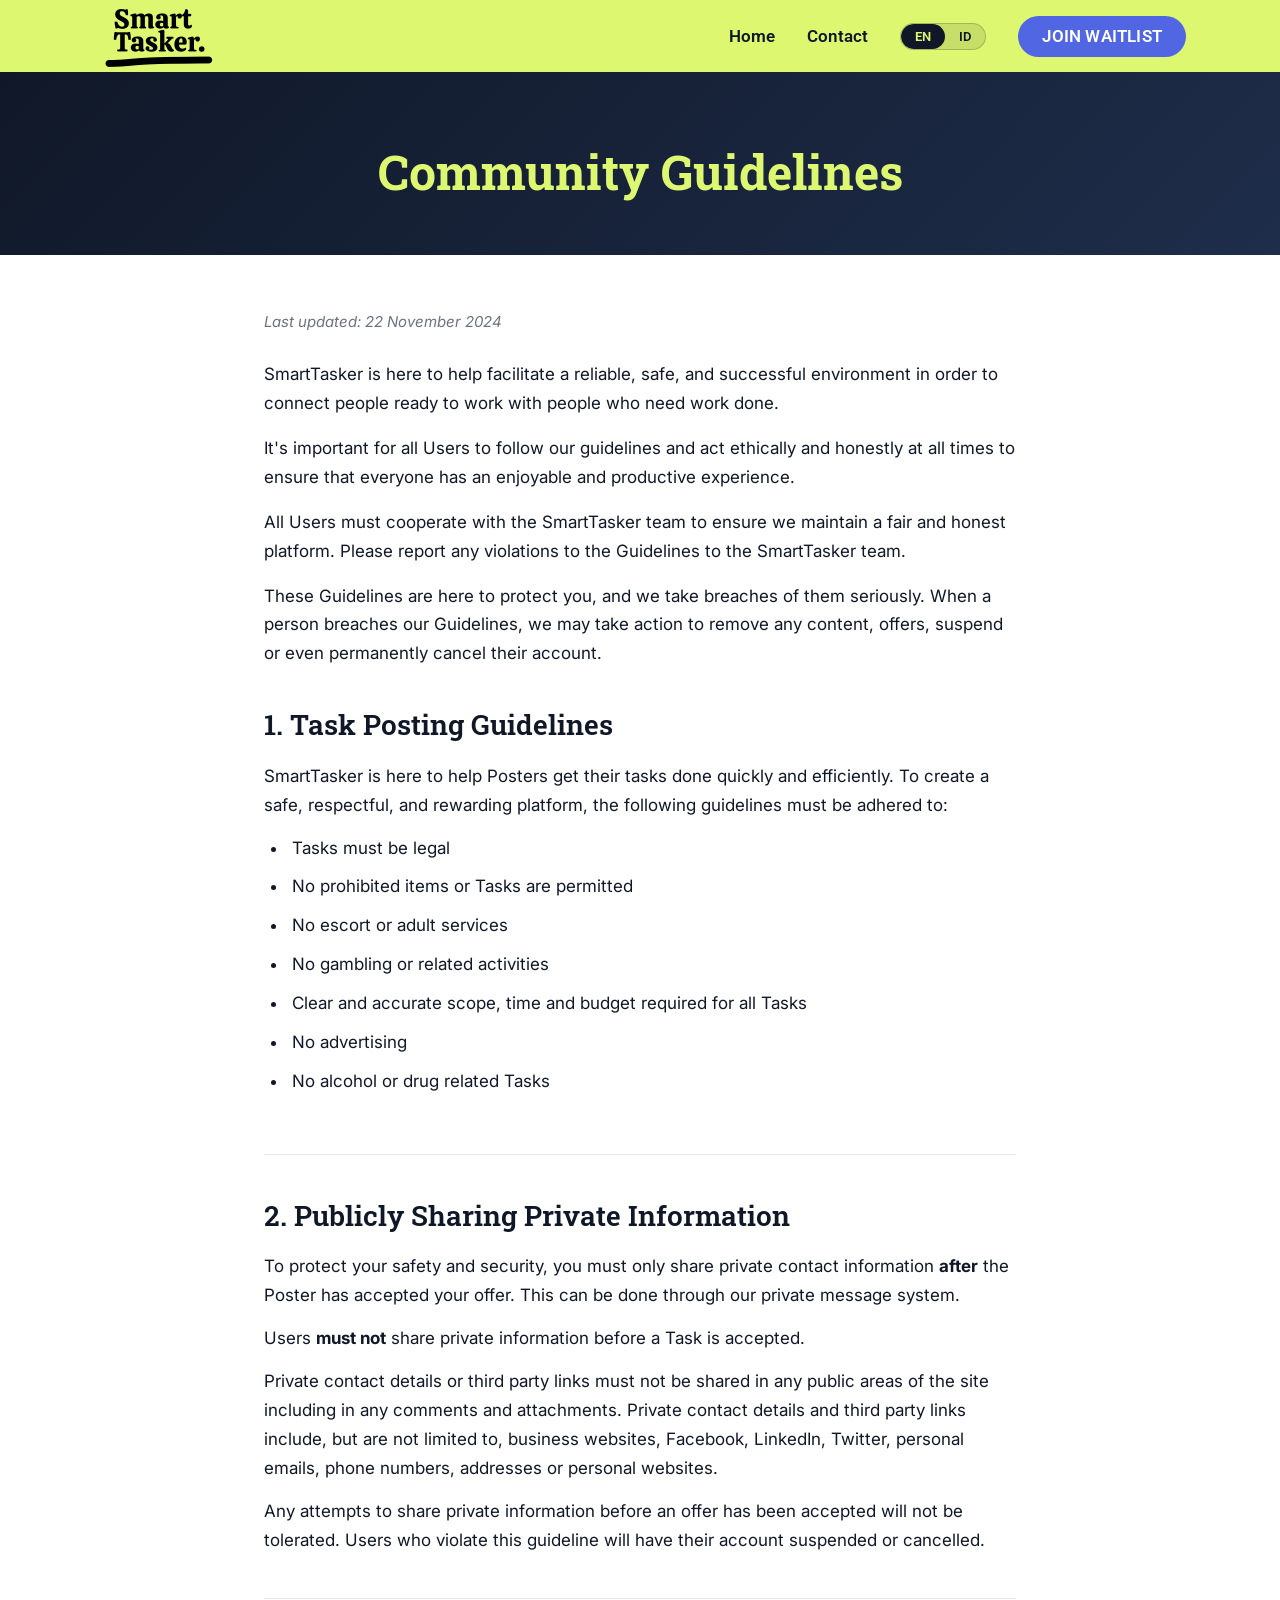
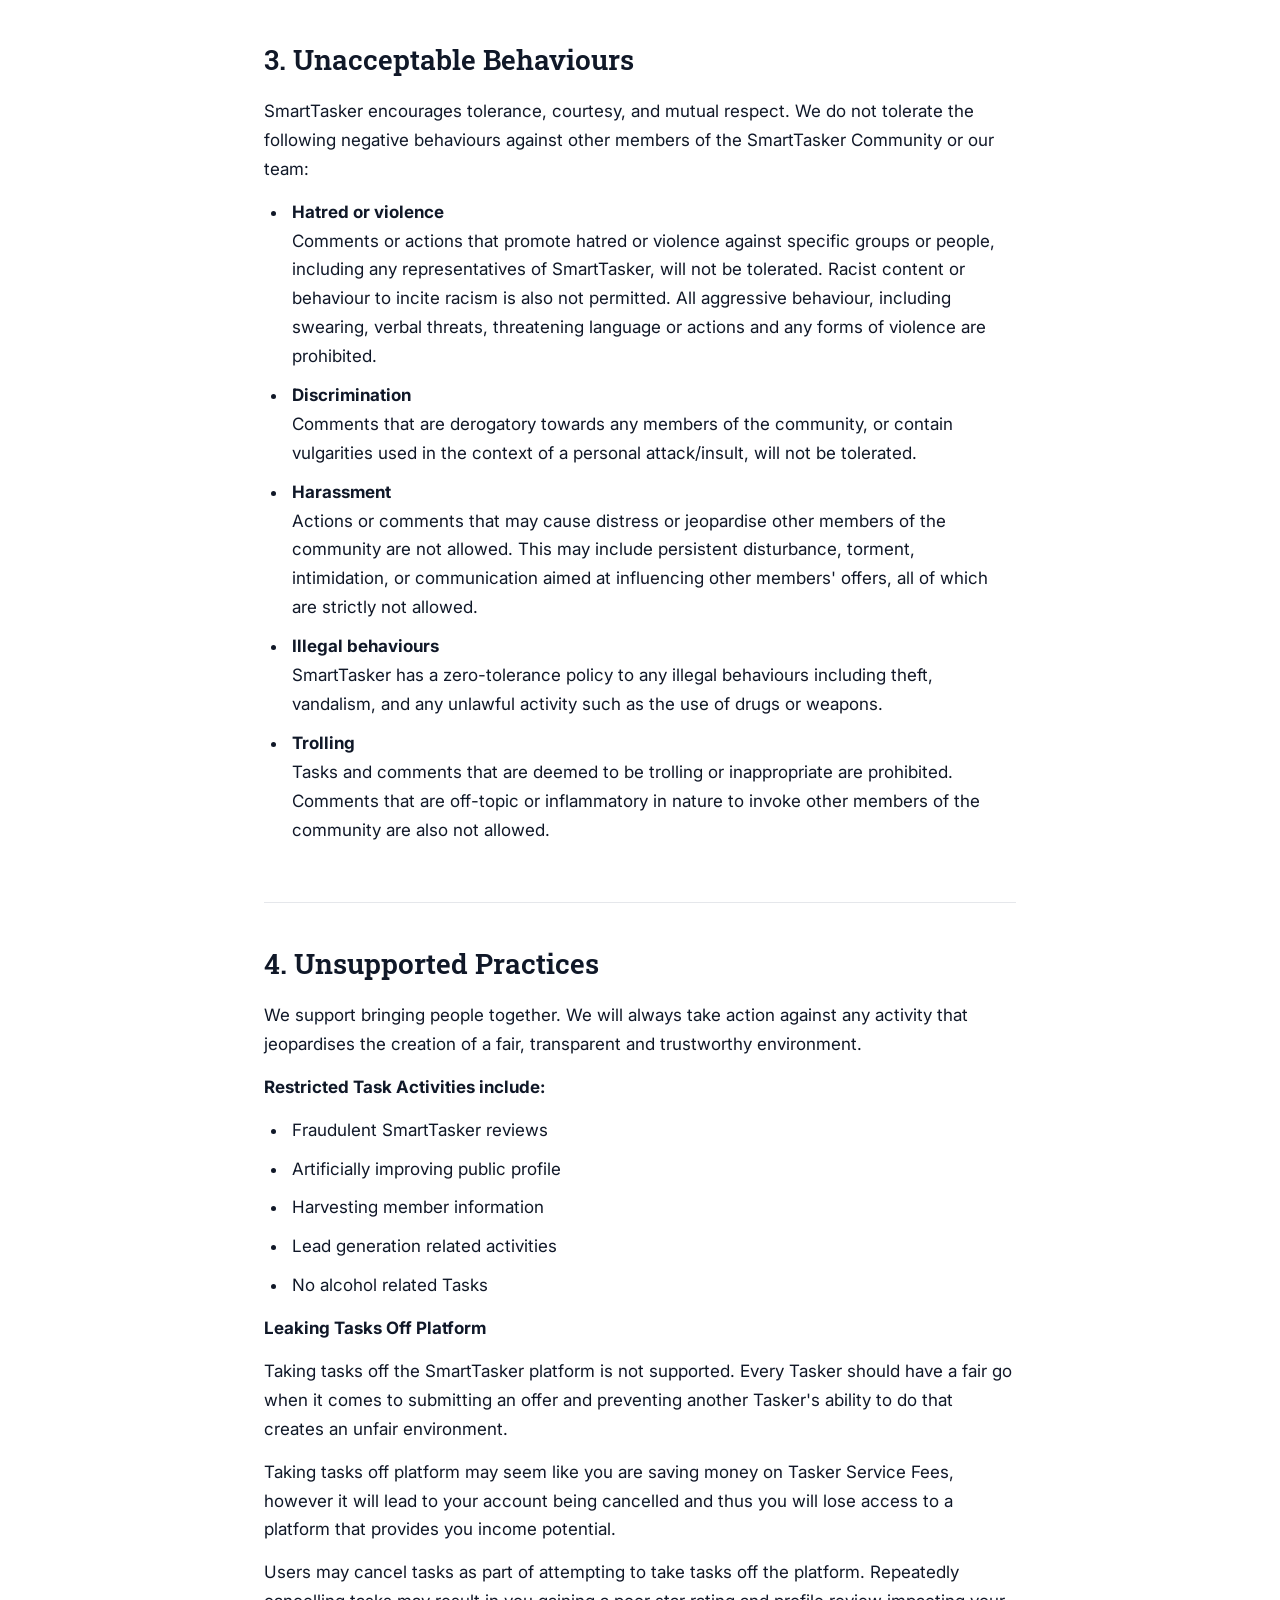
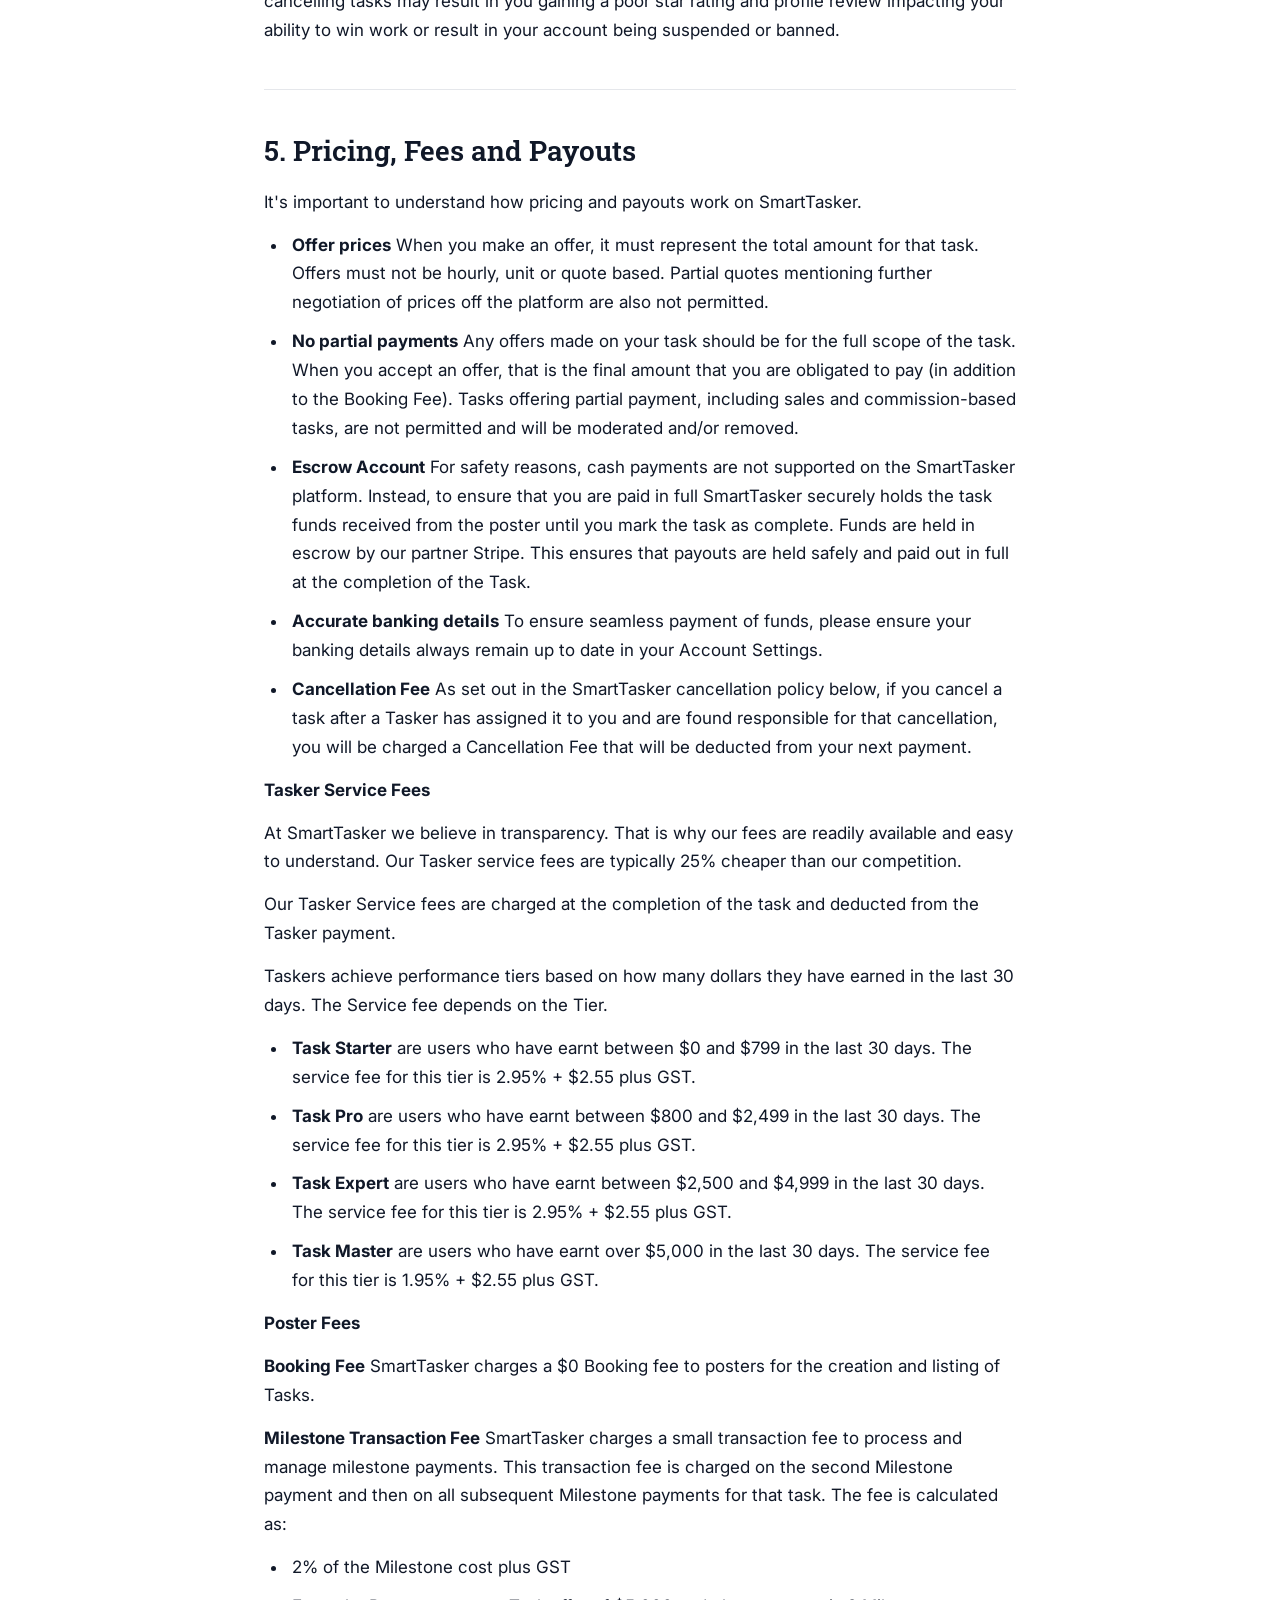
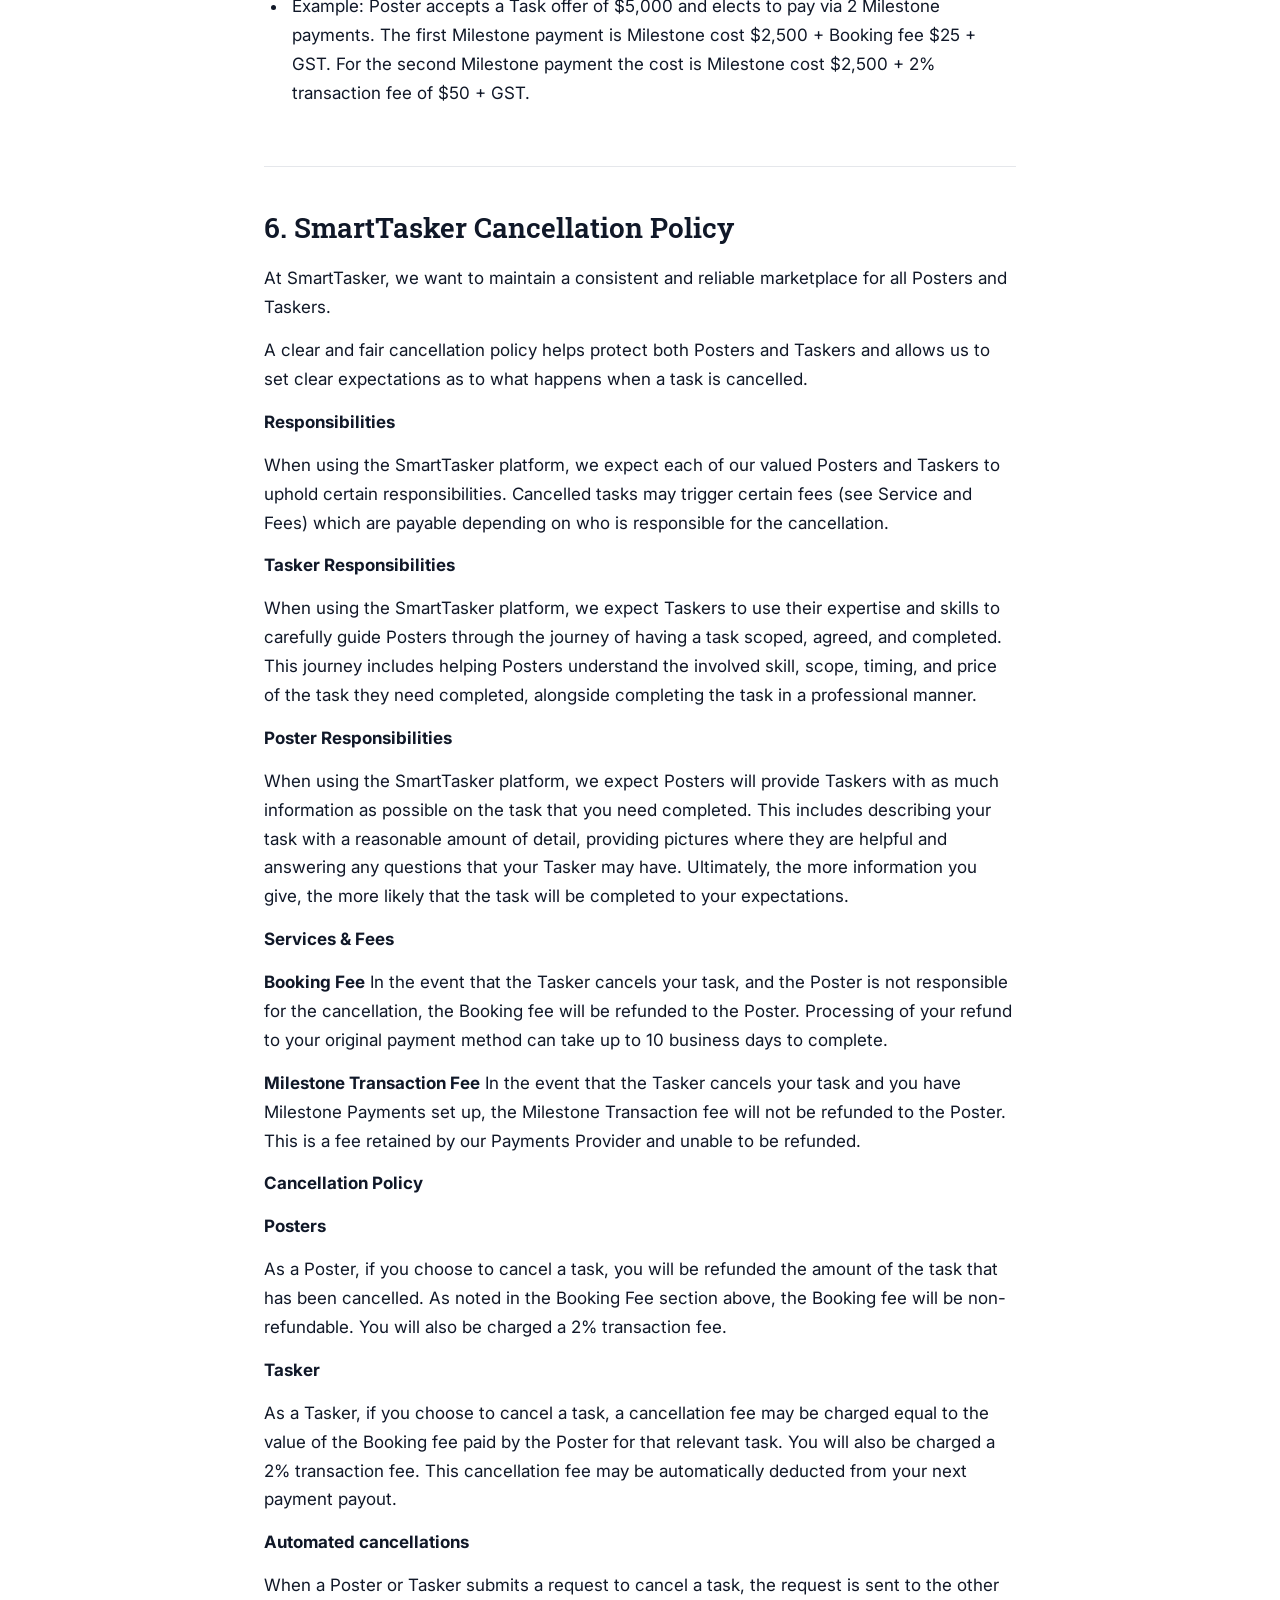
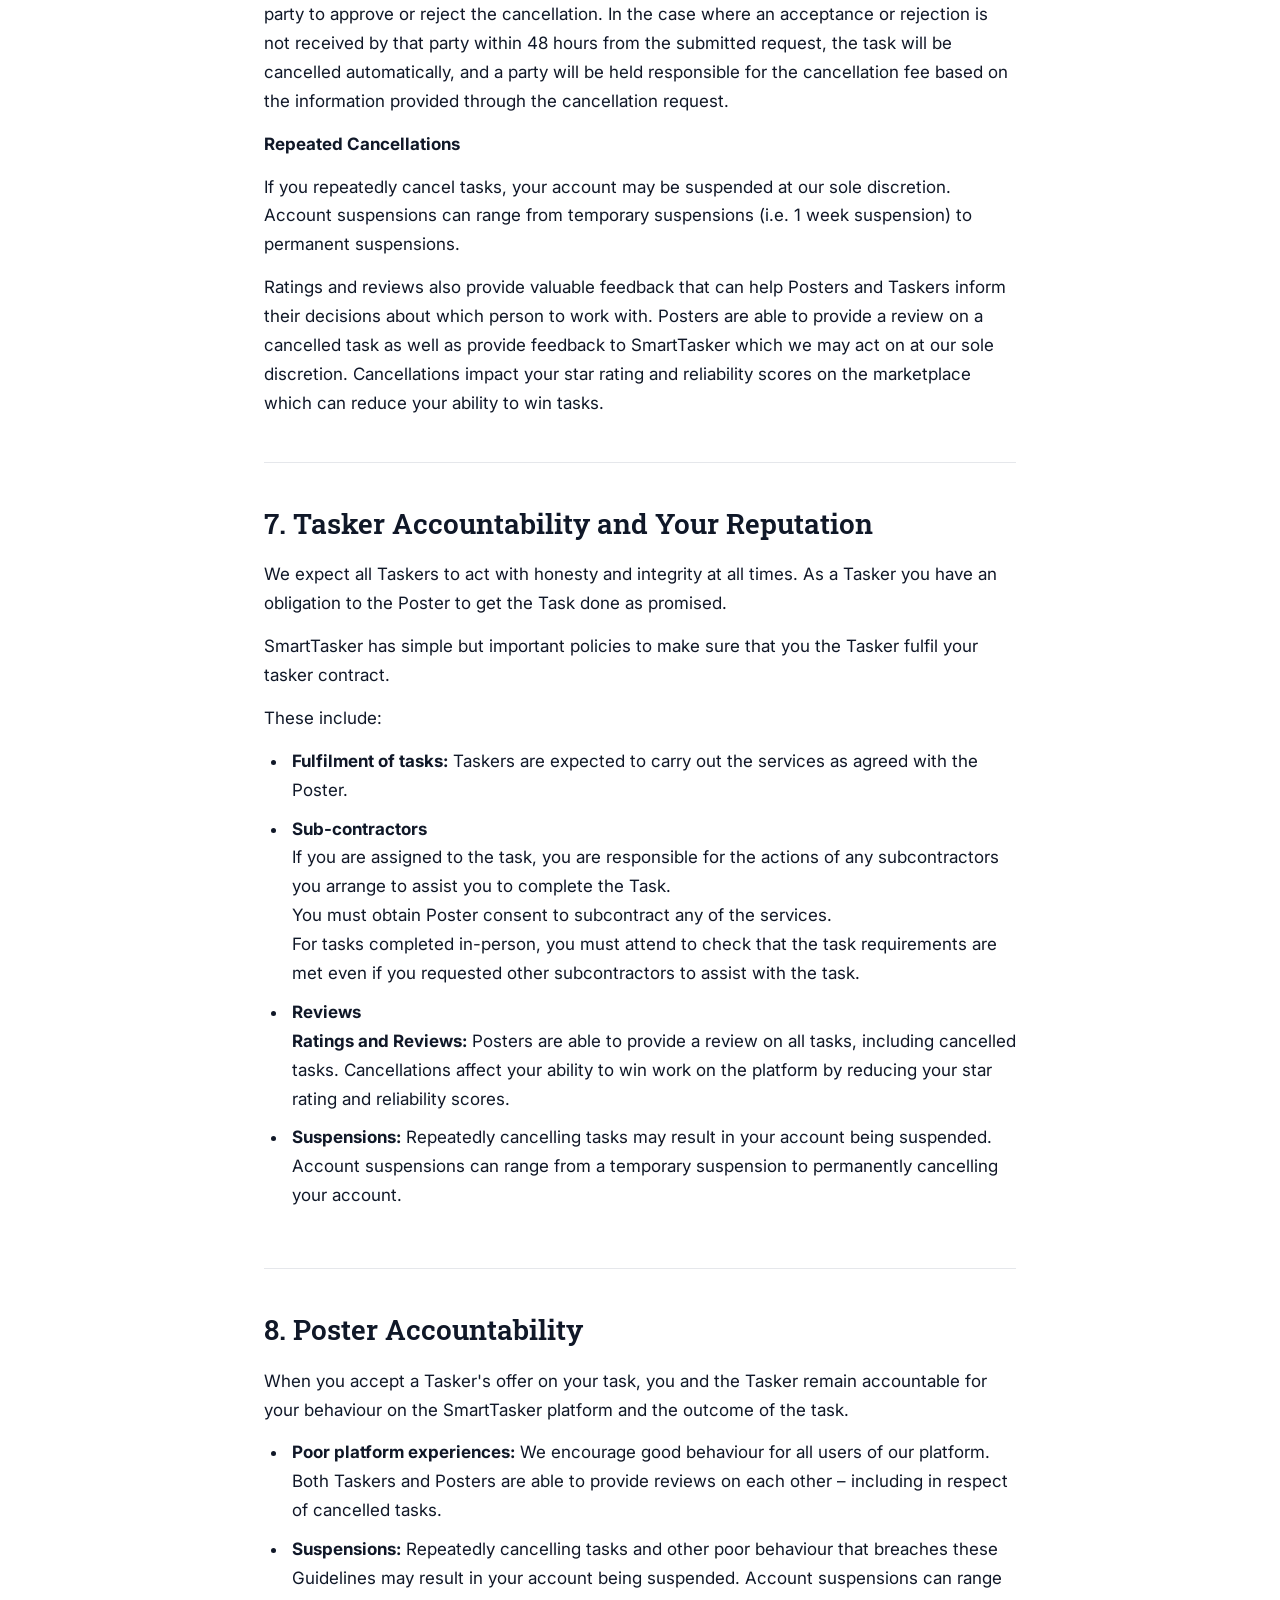
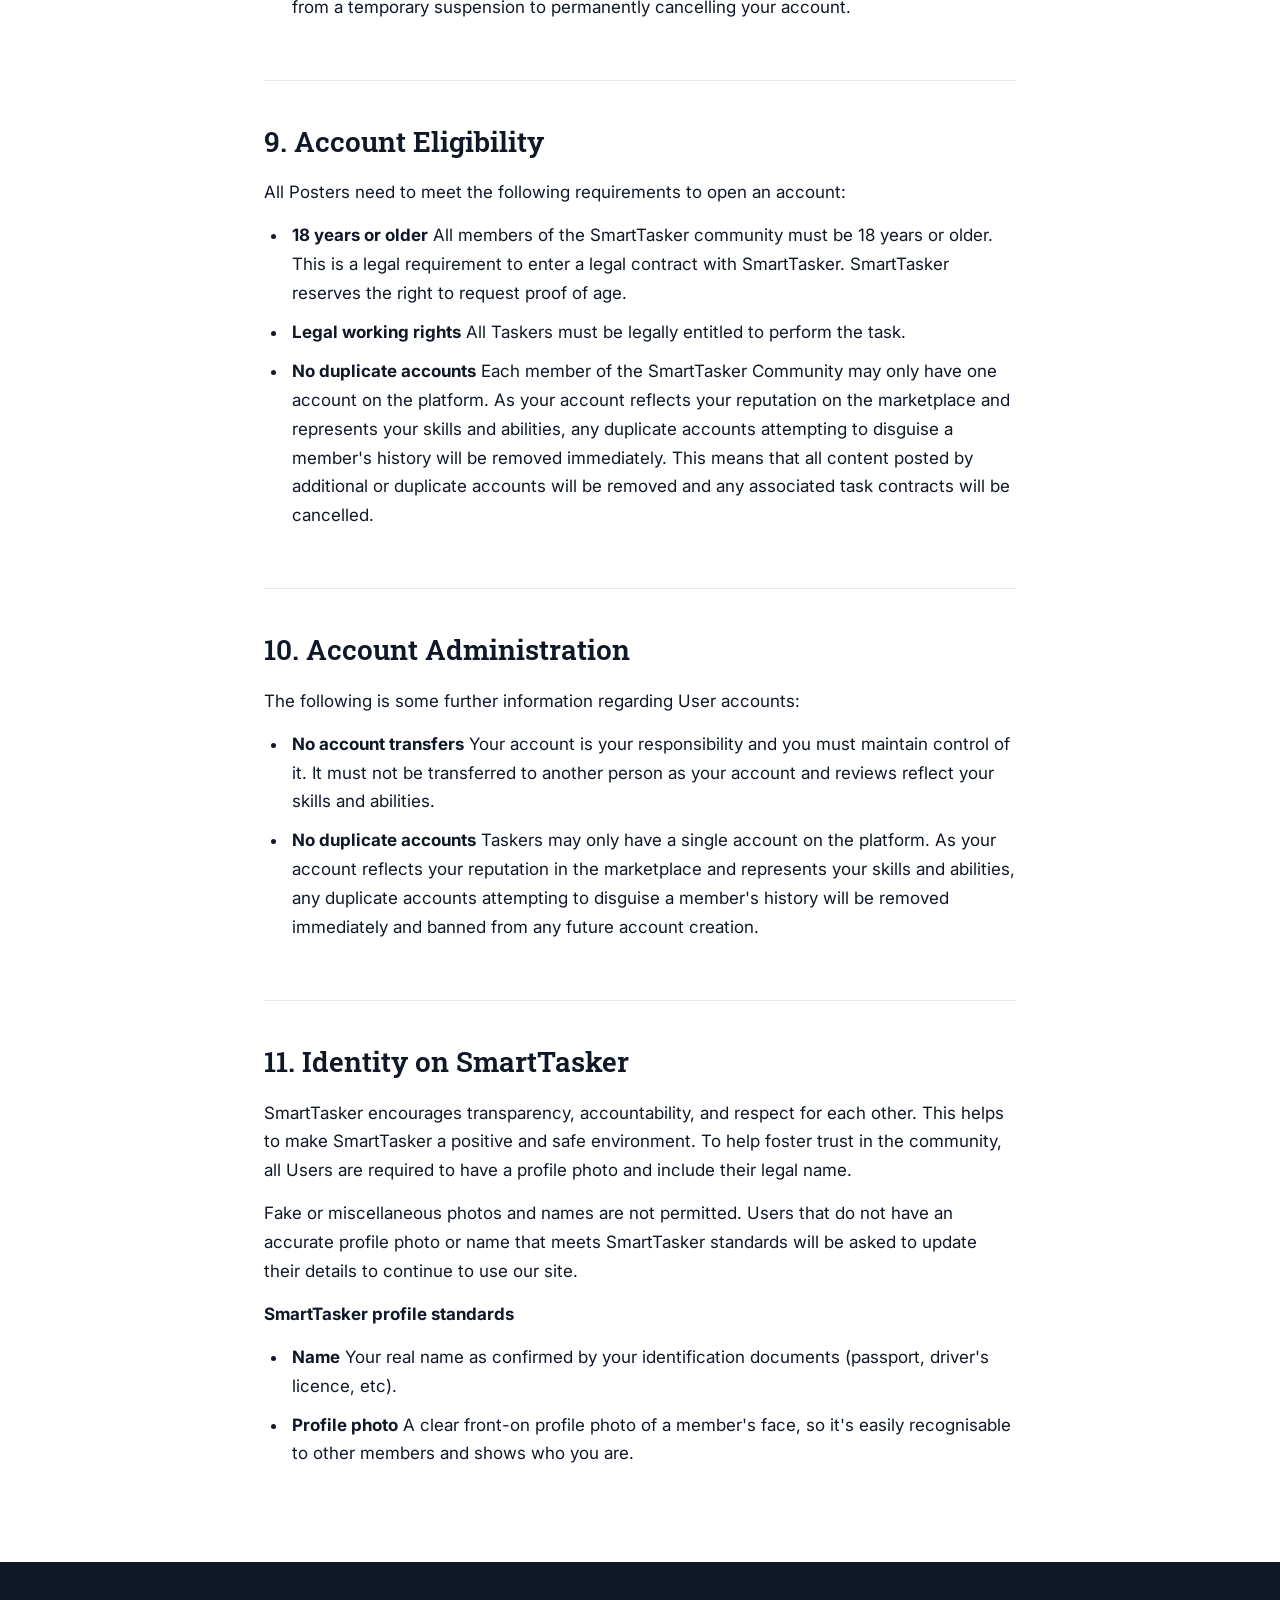
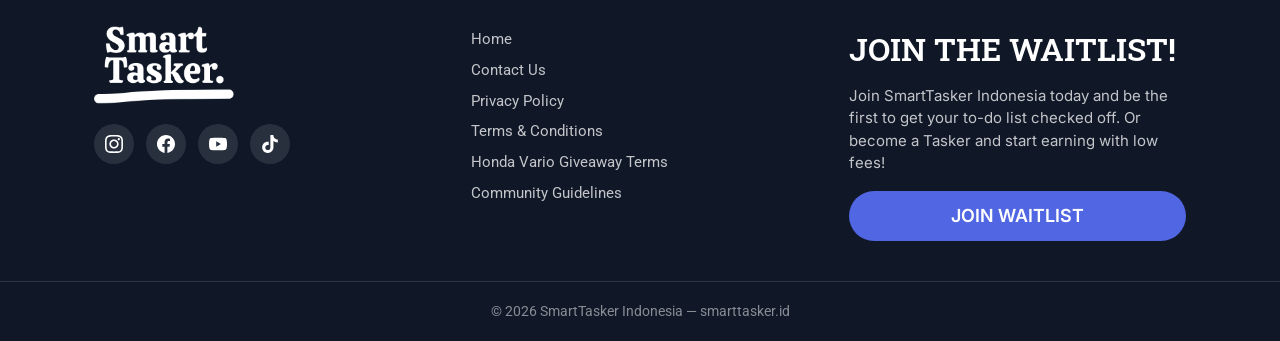
==== community-guidelines.html @ 7c6932e3 "first commit — SmartTasker Indonesia landing page Bilingual (EN/ID) prelaunch waitlist site with Bre" ====
<!DOCTYPE html>
<html lang="en">
<head>
  <meta charset="UTF-8">
  <meta name="viewport" content="width=device-width, initial-scale=1.0">

  <!-- ── Page meta ─────────────────────────────────────────── -->
  <title>Community Guidelines — SmartTasker Indonesia | smarttasker.id</title>
  <meta name="description" content="SmartTasker Indonesia Community Guidelines. Rules and standards for Posters and Taskers on smarttasker.id.">
  <link rel="canonical" href="https://smarttasker.id/community-guidelines.html">

  <!-- Open Graph -->
  <meta property="og:title" content="Community Guidelines — SmartTasker Indonesia">
  <meta property="og:description" content="SmartTasker Indonesia Community Guidelines. Rules and standards for all users of the smarttasker.id platform.">
  <meta property="og:image" content="assets/images/logo-stacked-yellow2.png">
  <meta property="og:url" content="https://smarttasker.id/community-guidelines.html">
  <meta property="og:type" content="website">
  <meta property="og:site_name" content="SmartTasker Indonesia">

  <!-- Favicon -->
  <link rel="icon" type="image/png" href="assets/images/logo-stacked-yellow2.png">

  <!-- Google Fonts -->
  <link rel="preconnect" href="https://fonts.googleapis.com">
  <link rel="preconnect" href="https://fonts.gstatic.com" crossorigin>
  <link rel="stylesheet" href="https://fonts.googleapis.com/css2?family=Roboto:wght@100;300;400;500;600;700;900&family=Roboto+Slab:wght@100;300;400;500;600;700;900&family=Inter:wght@100;300;400;500;600;700;900&display=swap">

  <!-- Stylesheet -->
  <link rel="stylesheet" href="css/style.css">
</head>

<body>

  <!-- ══════════════════════════════════════════════════════════
       HEADER — copied exactly from index.html; links adjusted
       for subpage context per spec.
       ══════════════════════════════════════════════════════════ -->
  <header class="site-header" role="banner">
    <div class="header-inner">

      <!-- Logo -->
      <a href="index.html" class="header-logo" aria-label="SmartTasker Indonesia — Home">
        <img src="assets/images/logo.png" alt="SmartTasker Indonesia" width="130" height="90">
      </a>

      <!-- Desktop nav -->
      <nav class="desktop-nav" aria-label="Main navigation">
        <a href="index.html" data-i18n="nav.home">Home</a>
        <a href="mailto:support@smarttasker.id" data-i18n="nav.contact">Contact</a>

        <!-- Language toggle -->
        <div class="lang-toggle" role="group" aria-label="Language selector">
          <button class="lang-btn active" data-lang="en" aria-label="Switch to English">EN</button>
          <button class="lang-btn" data-lang="id" aria-label="Switch to Bahasa Indonesia">ID</button>
        </div>

        <!-- Header CTA (desktop only) -->
        <a href="index.html#waitlist" class="btn btn-accent header-cta" data-i18n="header.cta" data-cta="header">JOIN WAITLIST</a>
      </nav>

      <!-- Hamburger (mobile only) -->
      <button class="burger-btn" id="burger-btn" aria-expanded="false" aria-controls="mobile-nav" aria-label="Open navigation menu">
        <span></span>
        <span></span>
        <span></span>
      </button>
    </div>

    <!-- Mobile nav drawer -->
    <nav class="mobile-nav" id="mobile-nav" aria-label="Mobile navigation">
      <a href="index.html" data-i18n="nav.home">Home</a>
      <a href="mailto:support@smarttasker.id" data-i18n="nav.contact">Contact</a>
      <div class="lang-toggle" role="group" aria-label="Language selector">
        <button class="lang-btn active" data-lang="en">EN</button>
        <button class="lang-btn" data-lang="id">ID</button>
      </div>
      <a href="index.html#waitlist" class="btn btn-accent" data-i18n="header.cta" data-cta="mobile-header">JOIN WAITLIST</a>
    </nav>
  </header>


  <!-- ══════════════════════════════════════════════════════════
       PAGE HERO — legal subpage band (not the full landing hero)
       ══════════════════════════════════════════════════════════ -->
  <section class="page-hero" aria-label="Page title">
    <div class="page-hero__inner">
      <h1 data-i18n="community.hero.title">Community Guidelines</h1>
    </div>
  </section>


  <!-- ══════════════════════════════════════════════════════════
       MAIN CONTENT
       ══════════════════════════════════════════════════════════ -->
  <main class="legal-content" id="main-content">

    <!-- Draft notice — subtle brand-consistent banner -->

    <!-- Last updated -->
    <p class="legal-effective" data-i18n="community.updated">Last updated: 22 November 2024</p>

    <!-- Intro -->
    <div class="legal-intro" data-i18n-html="community.intro">
      <p>SmartTasker is here to help facilitate a reliable, safe, and successful environment in order to connect people ready to work with people who need work done.</p>
      <p>It's important for all Users to follow our guidelines and act ethically and honestly at all times to ensure that everyone has an enjoyable and productive experience.</p>
      <p>All Users must cooperate with the SmartTasker team to ensure we maintain a fair and honest platform. Please report any violations to the Guidelines to the SmartTasker team.</p>
      <p>These Guidelines are here to protect you, and we take breaches of them seriously. When a person breaches our Guidelines, we may take action to remove any content, offers, suspend or even permanently cancel their account.</p>
    </div>


    <!-- ── Section 1: Task Posting Guidelines ───────────────── -->
    <section class="legal-section" aria-labelledby="s1-heading">
      <h2 id="s1-heading" data-i18n="community.s1.heading">1. Task Posting Guidelines</h2>
      <div data-i18n-html="community.s1.body">
        <p>SmartTasker is here to help Posters get their tasks done quickly and efficiently. To create a safe, respectful, and rewarding platform, the following guidelines must be adhered to:</p>
        <ul>
          <li>Tasks must be legal</li>
          <li>No prohibited items or Tasks are permitted</li>
          <li>No escort or adult services</li>
          <li>No gambling or related activities</li>
          <li>Clear and accurate scope, time and budget required for all Tasks</li>
          <li>No advertising</li>
          <li>No alcohol or drug related Tasks</li>
        </ul>
      </div>
    </section>


    <!-- ── Section 2: Publicly Sharing Private Information ───── -->
    <section class="legal-section" aria-labelledby="s2-heading">
      <h2 id="s2-heading" data-i18n="community.s2.heading">2. Publicly Sharing Private Information</h2>
      <div data-i18n-html="community.s2.body">
        <p>To protect your safety and security, you must only share private contact information <strong>after</strong> the Poster has accepted your offer. This can be done through our private message system.</p>
        <p>Users <strong>must not</strong> share private information before a Task is accepted.</p>
        <p>Private contact details or third party links must not be shared in any public areas of the site including in any comments and attachments. Private contact details and third party links include, but are not limited to, business websites, Facebook, LinkedIn, Twitter, personal emails, phone numbers, addresses or personal websites.</p>
        <p>Any attempts to share private information before an offer has been accepted will not be tolerated. Users who violate this guideline will have their account suspended or cancelled.</p>
      </div>
    </section>


    <!-- ── Section 3: Unacceptable Behaviours ──────────────── -->
    <section class="legal-section" aria-labelledby="s3-heading">
      <h2 id="s3-heading" data-i18n="community.s3.heading">3. Unacceptable Behaviours</h2>
      <div data-i18n-html="community.s3.body">
        <p>SmartTasker encourages tolerance, courtesy, and mutual respect. We do not tolerate the following negative behaviours against other members of the SmartTasker Community or our team:</p>
        <ul>
          <li>
            <strong>Hatred or violence</strong><br>
            Comments or actions that promote hatred or violence against specific groups or people, including any representatives of SmartTasker, will not be tolerated. Racist content or behaviour to incite racism is also not permitted. All aggressive behaviour, including swearing, verbal threats, threatening language or actions and any forms of violence are prohibited.
          </li>
          <li>
            <strong>Discrimination</strong><br>
            Comments that are derogatory towards any members of the community, or contain vulgarities used in the context of a personal attack/insult, will not be tolerated.
          </li>
          <li>
            <strong>Harassment</strong><br>
            Actions or comments that may cause distress or jeopardise other members of the community are not allowed. This may include persistent disturbance, torment, intimidation, or communication aimed at influencing other members' offers, all of which are strictly not allowed.
          </li>
          <li>
            <strong>Illegal behaviours</strong><br>
            SmartTasker has a zero-tolerance policy to any illegal behaviours including theft, vandalism, and any unlawful activity such as the use of drugs or weapons.
          </li>
          <li>
            <strong>Trolling</strong><br>
            Tasks and comments that are deemed to be trolling or inappropriate are prohibited. Comments that are off-topic or inflammatory in nature to invoke other members of the community are also not allowed.
          </li>
        </ul>
      </div>
    </section>


    <!-- ── Section 4: Unsupported Practices ──────────────────── -->
    <section class="legal-section" aria-labelledby="s4-heading">
      <h2 id="s4-heading" data-i18n="community.s4.heading">4. Unsupported Practices</h2>
      <div data-i18n-html="community.s4.body">
        <p>We support bringing people together. We will always take action against any activity that jeopardises the creation of a fair, transparent and trustworthy environment.</p>
        <p><strong>Restricted Task Activities include:</strong></p>
        <ul>
          <li>Fraudulent SmartTasker reviews</li>
          <li>Artificially improving public profile</li>
          <li>Harvesting member information</li>
          <li>Lead generation related activities</li>
          <li>No alcohol related Tasks</li>
        </ul>
        <p><strong>Leaking Tasks Off Platform</strong></p>
        <p>Taking tasks off the SmartTasker platform is not supported. Every Tasker should have a fair go when it comes to submitting an offer and preventing another Tasker's ability to do that creates an unfair environment.</p>
        <p>Taking tasks off platform may seem like you are saving money on Tasker Service Fees, however it will lead to your account being cancelled and thus you will lose access to a platform that provides you income potential.</p>
        <p>Users may cancel tasks as part of attempting to take tasks off the platform. Repeatedly cancelling tasks may result in you gaining a poor star rating and profile review impacting your ability to win work or result in your account being suspended or banned.</p>
      </div>
    </section>


    <!-- ── Section 5: Pricing, Fees and Payouts ──────────────── -->
    <!-- LEGAL REVIEW REQUIRED: Australian-law reference — fee amounts stated in AUD (including GST), Stripe as escrow provider; Indonesian counsel to localise fee structures, applicable tax treatment (PPN/PPh), and confirm OJK/Bank Indonesia regulatory compliance -->
    <section class="legal-section" aria-labelledby="s5-heading">
      <h2 id="s5-heading" data-i18n="community.s5.heading">5. Pricing, Fees and Payouts</h2>
      <div data-i18n-html="community.s5.body">
        <p>It's important to understand how pricing and payouts work on SmartTasker.</p>
        <ul>
          <li><strong>Offer prices</strong> When you make an offer, it must represent the total amount for that task. Offers must not be hourly, unit or quote based. Partial quotes mentioning further negotiation of prices off the platform are also not permitted.</li>
          <li><strong>No partial payments</strong> Any offers made on your task should be for the full scope of the task. When you accept an offer, that is the final amount that you are obligated to pay (in addition to the Booking Fee). Tasks offering partial payment, including sales and commission-based tasks, are not permitted and will be moderated and/or removed.</li>
          <li><strong>Escrow Account</strong> For safety reasons, cash payments are not supported on the SmartTasker platform. Instead, to ensure that you are paid in full SmartTasker securely holds the task funds received from the poster until you mark the task as complete. Funds are held in escrow by our partner Stripe. This ensures that payouts are held safely and paid out in full at the completion of the Task.</li>
          <li><strong>Accurate banking details</strong> To ensure seamless payment of funds, please ensure your banking details always remain up to date in your Account Settings.</li>
          <li><strong>Cancellation Fee</strong> As set out in the SmartTasker cancellation policy below, if you cancel a task after a Tasker has assigned it to you and are found responsible for that cancellation, you will be charged a Cancellation Fee that will be deducted from your next payment.</li>
        </ul>
        <p><strong>Tasker Service Fees</strong></p>
        <p>At SmartTasker we believe in transparency. That is why our fees are readily available and easy to understand. Our Tasker service fees are typically 25% cheaper than our competition.</p>
        <p>Our Tasker Service fees are charged at the completion of the task and deducted from the Tasker payment.</p>
        <p>Taskers achieve performance tiers based on how many dollars they have earned in the last 30 days. The Service fee depends on the Tier.</p>
        <ul>
          <li><strong>Task Starter</strong> are users who have earnt between $0 and $799 in the last 30 days. The service fee for this tier is 2.95% + $2.55 plus GST.</li>
          <li><strong>Task Pro</strong> are users who have earnt between $800 and $2,499 in the last 30 days. The service fee for this tier is 2.95% + $2.55 plus GST.</li>
          <li><strong>Task Expert</strong> are users who have earnt between $2,500 and $4,999 in the last 30 days. The service fee for this tier is 2.95% + $2.55 plus GST.</li>
          <li><strong>Task Master</strong> are users who have earnt over $5,000 in the last 30 days. The service fee for this tier is 1.95% + $2.55 plus GST.</li>
        </ul>
        <p><strong>Poster Fees</strong></p>
        <p><strong>Booking Fee</strong> SmartTasker charges a $0 Booking fee to posters for the creation and listing of Tasks.</p>
        <p><strong>Milestone Transaction Fee</strong> SmartTasker charges a small transaction fee to process and manage milestone payments. This transaction fee is charged on the second Milestone payment and then on all subsequent Milestone payments for that task. The fee is calculated as:</p>
        <ul>
          <li>2% of the Milestone cost plus GST</li>
          <li>Example: Poster accepts a Task offer of $5,000 and elects to pay via 2 Milestone payments. The first Milestone payment is Milestone cost $2,500 + Booking fee $25 + GST. For the second Milestone payment the cost is Milestone cost $2,500 + 2% transaction fee of $50 + GST.</li>
        </ul>
      </div>
    </section>


    <!-- ── Section 6: SmartTasker Cancellation Policy ──────────── -->
    <!-- LEGAL REVIEW REQUIRED: Australian-law reference — cancellation fee structure and use of Stripe as escrow provider; Indonesian counsel to confirm compliance with OJK/Bank Indonesia payment regulations and Indonesian consumer protection law -->
    <section class="legal-section" aria-labelledby="s6-heading">
      <h2 id="s6-heading" data-i18n="community.s6.heading">6. SmartTasker Cancellation Policy</h2>
      <div data-i18n-html="community.s6.body">
        <p>At SmartTasker, we want to maintain a consistent and reliable marketplace for all Posters and Taskers.</p>
        <p>A clear and fair cancellation policy helps protect both Posters and Taskers and allows us to set clear expectations as to what happens when a task is cancelled.</p>
        <p><strong>Responsibilities</strong></p>
        <p>When using the SmartTasker platform, we expect each of our valued Posters and Taskers to uphold certain responsibilities. Cancelled tasks may trigger certain fees (see Service and Fees) which are payable depending on who is responsible for the cancellation.</p>
        <p><strong>Tasker Responsibilities</strong></p>
        <p>When using the SmartTasker platform, we expect Taskers to use their expertise and skills to carefully guide Posters through the journey of having a task scoped, agreed, and completed. This journey includes helping Posters understand the involved skill, scope, timing, and price of the task they need completed, alongside completing the task in a professional manner.</p>
        <p><strong>Poster Responsibilities</strong></p>
        <p>When using the SmartTasker platform, we expect Posters will provide Taskers with as much information as possible on the task that you need completed. This includes describing your task with a reasonable amount of detail, providing pictures where they are helpful and answering any questions that your Tasker may have. Ultimately, the more information you give, the more likely that the task will be completed to your expectations.</p>
        <p><strong>Services &amp; Fees</strong></p>
        <p><strong>Booking Fee</strong> In the event that the Tasker cancels your task, and the Poster is not responsible for the cancellation, the Booking fee will be refunded to the Poster. Processing of your refund to your original payment method can take up to 10 business days to complete.</p>
        <p><strong>Milestone Transaction Fee</strong> In the event that the Tasker cancels your task and you have Milestone Payments set up, the Milestone Transaction fee will not be refunded to the Poster. This is a fee retained by our Payments Provider and unable to be refunded.</p>
        <p><strong>Cancellation Policy</strong></p>
        <p><strong>Posters</strong></p>
        <p>As a Poster, if you choose to cancel a task, you will be refunded the amount of the task that has been cancelled. As noted in the Booking Fee section above, the Booking fee will be non-refundable. You will also be charged a 2% transaction fee.</p>
        <p><strong>Tasker</strong></p>
        <p>As a Tasker, if you choose to cancel a task, a cancellation fee may be charged equal to the value of the Booking fee paid by the Poster for that relevant task. You will also be charged a 2% transaction fee. This cancellation fee may be automatically deducted from your next payment payout.</p>
        <p><strong>Automated cancellations</strong></p>
        <p>When a Poster or Tasker submits a request to cancel a task, the request is sent to the other party to approve or reject the cancellation. In the case where an acceptance or rejection is not received by that party within 48 hours from the submitted request, the task will be cancelled automatically, and a party will be held responsible for the cancellation fee based on the information provided through the cancellation request.</p>
        <p><strong>Repeated Cancellations</strong></p>
        <p>If you repeatedly cancel tasks, your account may be suspended at our sole discretion. Account suspensions can range from temporary suspensions (i.e. 1 week suspension) to permanent suspensions.</p>
        <p>Ratings and reviews also provide valuable feedback that can help Posters and Taskers inform their decisions about which person to work with. Posters are able to provide a review on a cancelled task as well as provide feedback to SmartTasker which we may act on at our sole discretion. Cancellations impact your star rating and reliability scores on the marketplace which can reduce your ability to win tasks.</p>
      </div>
    </section>


    <!-- ── Section 7: Tasker Accountability and Your Reputation ── -->
    <section class="legal-section" aria-labelledby="s7-heading">
      <h2 id="s7-heading" data-i18n="community.s7.heading">7. Tasker Accountability and Your Reputation</h2>
      <div data-i18n-html="community.s7.body">
        <p>We expect all Taskers to act with honesty and integrity at all times. As a Tasker you have an obligation to the Poster to get the Task done as promised.</p>
        <p>SmartTasker has simple but important policies to make sure that you the Tasker fulfil your tasker contract.</p>
        <p>These include:</p>
        <ul>
          <li>
            <strong>Fulfilment of tasks:</strong> Taskers are expected to carry out the services as agreed with the Poster.
          </li>
          <li>
            <strong>Sub-contractors</strong><br>
            If you are assigned to the task, you are responsible for the actions of any subcontractors you arrange to assist you to complete the Task.<br>
            You must obtain Poster consent to subcontract any of the services.<br>
            For tasks completed in-person, you must attend to check that the task requirements are met even if you requested other subcontractors to assist with the task.
          </li>
          <li>
            <strong>Reviews</strong><br>
            <strong>Ratings and Reviews:</strong> Posters are able to provide a review on all tasks, including cancelled tasks. Cancellations affect your ability to win work on the platform by reducing your star rating and reliability scores.
          </li>
          <li>
            <strong>Suspensions:</strong> Repeatedly cancelling tasks may result in your account being suspended. Account suspensions can range from a temporary suspension to permanently cancelling your account.
          </li>
        </ul>
      </div>
    </section>


    <!-- ── Section 8: Poster Accountability ──────────────────── -->
    <section class="legal-section" aria-labelledby="s8-heading">
      <h2 id="s8-heading" data-i18n="community.s8.heading">8. Poster Accountability</h2>
      <div data-i18n-html="community.s8.body">
        <p>When you accept a Tasker's offer on your task, you and the Tasker remain accountable for your behaviour on the SmartTasker platform and the outcome of the task.</p>
        <ul>
          <li><strong>Poor platform experiences:</strong> We encourage good behaviour for all users of our platform. Both Taskers and Posters are able to provide reviews on each other – including in respect of cancelled tasks.</li>
          <li><strong>Suspensions:</strong> Repeatedly cancelling tasks and other poor behaviour that breaches these Guidelines may result in your account being suspended. Account suspensions can range from a temporary suspension to permanently cancelling your account.</li>
        </ul>
      </div>
    </section>


    <!-- ── Section 9: Account Eligibility ───────────────────── -->
    <!-- LEGAL REVIEW REQUIRED: Australian-law reference — "legal requirement to enter a legal contract" refers to Australian contract law minimum age; Indonesian counsel to localise per KUHPerdata (Indonesian Civil Code) and applicable Indonesian regulations on minimum contracting age -->
    <section class="legal-section" aria-labelledby="s9-heading">
      <h2 id="s9-heading" data-i18n="community.s9.heading">9. Account Eligibility</h2>
      <div data-i18n-html="community.s9.body">
        <p>All Posters need to meet the following requirements to open an account:</p>
        <ul>
          <li><strong>18 years or older</strong> All members of the SmartTasker community must be 18 years or older. This is a legal requirement to enter a legal contract with SmartTasker. SmartTasker reserves the right to request proof of age.</li>
          <li><strong>Legal working rights</strong> All Taskers must be legally entitled to perform the task.</li>
          <li><strong>No duplicate accounts</strong> Each member of the SmartTasker Community may only have one account on the platform. As your account reflects your reputation on the marketplace and represents your skills and abilities, any duplicate accounts attempting to disguise a member's history will be removed immediately. This means that all content posted by additional or duplicate accounts will be removed and any associated task contracts will be cancelled.</li>
        </ul>
      </div>
    </section>


    <!-- ── Section 10: Account Administration ────────────────── -->
    <section class="legal-section" aria-labelledby="s10-heading">
      <h2 id="s10-heading" data-i18n="community.s10.heading">10. Account Administration</h2>
      <div data-i18n-html="community.s10.body">
        <p>The following is some further information regarding User accounts:</p>
        <ul>
          <li><strong>No account transfers</strong> Your account is your responsibility and you must maintain control of it. It must not be transferred to another person as your account and reviews reflect your skills and abilities.</li>
          <li><strong>No duplicate accounts</strong> Taskers may only have a single account on the platform. As your account reflects your reputation in the marketplace and represents your skills and abilities, any duplicate accounts attempting to disguise a member's history will be removed immediately and banned from any future account creation.</li>
        </ul>
      </div>
    </section>


    <!-- ── Section 11: Identity on SmartTasker ───────────────── -->
    <section class="legal-section" aria-labelledby="s11-heading">
      <h2 id="s11-heading" data-i18n="community.s11.heading">11. Identity on SmartTasker</h2>
      <div data-i18n-html="community.s11.body">
        <p>SmartTasker encourages transparency, accountability, and respect for each other. This helps to make SmartTasker a positive and safe environment. To help foster trust in the community, all Users are required to have a profile photo and include their legal name.</p>
        <p>Fake or miscellaneous photos and names are not permitted. Users that do not have an accurate profile photo or name that meets SmartTasker standards will be asked to update their details to continue to use our site.</p>
        <p><strong>SmartTasker profile standards</strong></p>
        <ul>
          <li><strong>Name</strong> Your real name as confirmed by your identification documents (passport, driver's licence, etc).</li>
          <li><strong>Profile photo</strong> A clear front-on profile photo of a member's face, so it's easily recognisable to other members and shows who you are.</li>
        </ul>
      </div>
    </section>

  </main>


  <!-- ══════════════════════════════════════════════════════════
       FOOTER — copied exactly from index.html; links adjusted
       for subpage context per spec.
       ══════════════════════════════════════════════════════════ -->
  <footer class="site-footer" role="contentinfo">
    <div class="footer-inner">

      <!-- Column 1: Logo + social icons -->
      <div class="footer-col footer-col--brand">
        <a href="index.html" class="footer-logo" aria-label="SmartTasker Indonesia — Home">
          <img src="assets/images/logo-stacked-no-padding.png" alt="SmartTasker Indonesia" width="140" loading="lazy">
        </a>

        <nav class="social-icons" aria-label="SmartTasker social media">

          <!-- Instagram -->
          <a href="https://www.instagram.com/getsmarttasker" class="social-icon" target="_blank" rel="noopener noreferrer" aria-label="SmartTasker on Instagram">
            <svg viewBox="0 0 24 24" xmlns="http://www.w3.org/2000/svg" aria-hidden="true" focusable="false">
              <path d="M12 2.163c3.204 0 3.584.012 4.85.07 3.252.148 4.771 1.691 4.919 4.919.058 1.265.069 1.645.069 4.849 0 3.205-.012 3.584-.069 4.849-.149 3.225-1.664 4.771-4.919 4.919-1.266.058-1.644.07-4.85.07-3.204 0-3.584-.012-4.849-.07-3.26-.149-4.771-1.699-4.919-4.92-.058-1.265-.07-1.644-.07-4.849 0-3.204.013-3.583.07-4.849.149-3.227 1.664-4.771 4.919-4.919 1.266-.057 1.645-.069 4.849-.069zm0-2.163c-3.259 0-3.667.014-4.947.072-4.358.2-6.78 2.618-6.98 6.98-.059 1.281-.073 1.689-.073 4.948 0 3.259.014 3.668.072 4.948.2 4.358 2.618 6.78 6.98 6.98 1.281.058 1.689.072 4.948.072 3.259 0 3.668-.014 4.948-.072 4.354-.2 6.782-2.618 6.979-6.98.059-1.28.073-1.689.073-4.948 0-3.259-.014-3.667-.072-4.947-.196-4.354-2.617-6.78-6.979-6.98-1.281-.059-1.69-.073-4.949-.073zm0 5.838c-3.403 0-6.162 2.759-6.162 6.162s2.759 6.163 6.162 6.163 6.162-2.759 6.162-6.163c0-3.403-2.759-6.162-6.162-6.162zm0 10.162c-2.209 0-4-1.79-4-4 0-2.209 1.791-4 4-4s4 1.791 4 4c0 2.21-1.791 4-4 4zm6.406-11.845c-.796 0-1.441.645-1.441 1.44s.645 1.44 1.441 1.44c.795 0 1.439-.645 1.439-1.44s-.644-1.44-1.439-1.44z"/>
            </svg>
          </a>

          <!-- Facebook -->
          <a href="https://www.facebook.com/getsmarttasker" class="social-icon" target="_blank" rel="noopener noreferrer" aria-label="SmartTasker on Facebook">
            <svg viewBox="0 0 24 24" xmlns="http://www.w3.org/2000/svg" aria-hidden="true" focusable="false">
              <path d="M24 12.073c0-6.627-5.373-12-12-12s-12 5.373-12 12c0 5.99 4.388 10.954 10.125 11.854v-8.385H7.078v-3.47h3.047V9.43c0-3.007 1.792-4.669 4.533-4.669 1.312 0 2.686.235 2.686.235v2.953H15.83c-1.491 0-1.956.925-1.956 1.874v2.25h3.328l-.532 3.47h-2.796v8.385C19.612 23.027 24 18.062 24 12.073z"/>
            </svg>
          </a>

          <!-- YouTube -->
          <a href="https://www.youtube.com/@GetSmartTasker" class="social-icon" target="_blank" rel="noopener noreferrer" aria-label="SmartTasker on YouTube">
            <svg viewBox="0 0 24 24" xmlns="http://www.w3.org/2000/svg" aria-hidden="true" focusable="false">
              <path d="M23.495 6.205a3.007 3.007 0 0 0-2.088-2.088c-1.87-.501-9.396-.501-9.396-.501s-7.507-.01-9.396.501A3.007 3.007 0 0 0 .527 6.205a31.247 31.247 0 0 0-.522 5.805 31.247 31.247 0 0 0 .522 5.783 3.007 3.007 0 0 0 2.088 2.088c1.868.502 9.396.502 9.396.502s7.506 0 9.396-.502a3.007 3.007 0 0 0 2.088-2.088 31.247 31.247 0 0 0 .5-5.783 31.247 31.247 0 0 0-.5-5.805zM9.609 15.601V8.408l6.264 3.602z"/>
            </svg>
          </a>

          <!-- TikTok -->
          <a href="https://www.tiktok.com/@getsmarttasker" class="social-icon" target="_blank" rel="noopener noreferrer" aria-label="SmartTasker on TikTok">
            <svg viewBox="0 0 24 24" xmlns="http://www.w3.org/2000/svg" aria-hidden="true" focusable="false">
              <path d="M12.525.02c1.31-.02 2.61-.01 3.91-.02.08 1.53.63 3.09 1.75 4.17 1.12 1.11 2.7 1.62 4.24 1.79v4.03c-1.44-.05-2.89-.35-4.2-.97-.57-.26-1.1-.59-1.62-.93-.01 2.92.01 5.84-.02 8.75-.08 1.4-.54 2.79-1.35 3.94-1.31 1.92-3.58 3.17-5.91 3.21-1.43.08-2.86-.31-4.08-1.03-2.02-1.19-3.44-3.37-3.65-5.71-.02-.5-.03-1-.01-1.49.18-1.9 1.12-3.72 2.58-4.96 1.66-1.44 3.98-2.13 6.15-1.72.02 1.48-.04 2.96-.04 4.44-.99-.32-2.15-.23-3.02.37-.63.41-1.11 1.04-1.36 1.75-.21.51-.15 1.07-.14 1.61.24 1.64 1.82 3.02 3.5 2.87 1.12-.01 2.19-.66 2.77-1.61.19-.33.4-.67.41-1.06.1-1.79.06-3.57.07-5.36.01-4.03-.01-8.05.02-12.07z"/>
            </svg>
          </a>

        </nav>
      </div>

      <!-- Column 2: Navigation links -->
      <nav class="footer-col footer-col--nav" aria-label="Footer navigation">
        <a href="index.html" data-i18n="footer.nav.home">Home</a>
        <a href="contact.html" data-i18n="footer.nav.contact">Contact Us</a>
        <a href="privacy.html" data-i18n="footer.nav.privacy">Privacy Policy</a>
        <a href="terms.html" data-i18n="footer.nav.terms">Terms &amp; Conditions</a>
        <a href="giveaway-terms.html" data-i18n="footer.nav.giveaway">Honda Vario Giveaway Terms</a>
        <a href="community-guidelines.html" data-i18n="footer.nav.community">Community Guidelines</a>
      </nav>

      <!-- Column 3: Waitlist CTA -->
      <div class="footer-col footer-col--cta">
        <h2 data-i18n="footer.cta.h2">JOIN THE WAITLIST!</h2>
        <p data-i18n="footer.cta.body">Join SmartTasker Indonesia today and be the first to get your to-do list checked off. Or become a Tasker and start earning with low fees!</p>
        <a href="index.html#waitlist" class="btn btn-accent" data-i18n="footer.cta.btn" data-cta="footer">JOIN WAITLIST</a>
      </div>

    </div>

    <!-- Copyright strip -->
    <div class="footer-copyright">
      <p data-i18n="footer.copyright">&copy; 2026 SmartTasker Indonesia &mdash; smarttasker.id</p>
    </div>
  </footer>


  <!-- ── Scripts ─────────────────────────────────────────────── -->
  <script src="js/i18n.js"></script>
  <script src="js/i18n-community.js"></script>
  <script src="js/main.js"></script>

</body>
</html>
---- css/style.css ----
/* ============================================================
   SmartTasker Indonesia — style.css
   Pixel-spirit replica of smarttasker.au with Indonesian
   localisations per change-requests.md
   ============================================================ */

/* ── Custom Properties ─────────────────────────────────────── */
:root {
  --color-primary:      #DDF770;   /* yellow-green brand */
  --color-dark:         #101828;   /* near-black — text & footer bg */
  --color-accent:       #5066E2;   /* blue-purple — ALL CTAs */
  --color-white:        #FFFFFF;
  --color-faq-bg:       #F7FFD4;   /* light yellow — FAQ bg */
  --color-tasker-panel: #DDF770;   /* same as primary — left earn panel */
  --color-giveaway-bg:  #101828;   /* dark section for giveaway */

  --font-heading: 'Roboto Slab', serif;
  --font-body:    'Inter', sans-serif;
  --font-ui:      'Roboto', sans-serif;

  --max-width:     1140px;
  --radius-pill:   100px;
  --radius-card:   16px;

  --transition-base: 0.2s ease;
}

/* ── Reset & Base ───────────────────────────────────────────── */
*, *::before, *::after {
  box-sizing: border-box;
  margin: 0;
  padding: 0;
}

html {
  scroll-behavior: smooth;
  font-size: 17px;
  scroll-padding-top: 72px;
}

body {
  font-family: var(--font-body), sans-serif;
  font-size: 17px;
  font-weight: 400;
  line-height: 1.1em;
  color: var(--color-dark);
  background: var(--color-white);
  -webkit-font-smoothing: antialiased;
  transition: opacity 0.16s ease;
}

/* Language switch: content fades out, translations swap off-screen,
   content fades back in — masks the full-page reflow. */
body.lang-switching {
  opacity: 0;
  pointer-events: none;
}

img {
  max-width: 100%;
  height: auto;
  display: block;
}

a {
  color: var(--color-accent);
  text-decoration: none;
}
a:hover { text-decoration: underline; }

h1, h2, h3, h4, h5, h6 {
  font-family: var(--font-heading), serif;
  line-height: 1.1em;
  color: var(--color-dark);
  padding: 0;
  margin: 0;
}

h1 { font-size: 96px; font-weight: 700; }
h2 { font-size: 44px; font-weight: 600; }
h3 { font-family: var(--font-ui), sans-serif; font-size: 28px; font-weight: 400; line-height: 1.3em; padding: 0; margin: 0; }
h4 { font-family: var(--font-ui), sans-serif; font-size: 22px; font-weight: 500; line-height: 1.2em; }
h5 { font-family: var(--font-ui), sans-serif; font-size: 23px; font-weight: 500; line-height: 1.2em; }

p { line-height: 1.4em; }

ul { list-style: none; }

/* ── Utility ────────────────────────────────────────────────── */
.container {
  max-width: var(--max-width);
  margin: 0 auto;
  padding: 0 24px;
}

.hidden { display: none !important; }

.sr-only {
  position: absolute;
  width: 1px;
  height: 1px;
  padding: 0;
  margin: -1px;
  overflow: hidden;
  clip: rect(0,0,0,0);
  white-space: nowrap;
  border: 0;
}

/* ── Button Component ───────────────────────────────────────── */
.btn {
  display: inline-block;
  font-family: var(--font-body), sans-serif;
  font-size: 18px;
  font-weight: 600;
  text-decoration: none;
  border-radius: var(--radius-pill);
  padding: 16px 44px;
  cursor: pointer;
  border: none;
  transition: opacity var(--transition-base), transform var(--transition-base);
  line-height: 1;
  text-align: center;
  white-space: nowrap;
}

.btn-accent {
  background: var(--color-accent);
  color: var(--color-white);
}
.btn-accent:hover {
  opacity: 0.88;
  text-decoration: none;
  transform: translateY(-1px);
}
.btn-accent:active { transform: translateY(0); }


/* ============================================================
   HEADER
   ============================================================ */
.site-header {
  background: var(--color-primary);
  position: sticky;
  top: 0;
  z-index: 1000;
  width: 100%;
}

.header-inner {
  max-width: var(--max-width);
  margin: 0 auto;
  padding: 0 24px;
  display: flex;
  align-items: center;
  justify-content: space-between;
  height: 72px;
  gap: 16px;
}

/* Logo */
.header-logo {
  flex-shrink: 0;
  display: flex;
  align-items: center;
}
.header-logo img {
  width: 130px;
  height: auto;
}

/* Desktop nav */
.desktop-nav {
  display: flex;
  align-items: center;
  gap: 32px;
}

.desktop-nav a {
  font-family: var(--font-ui), sans-serif;
  font-size: 17px;
  font-weight: 600;
  color: var(--color-dark);
  text-decoration: none;
  transition: opacity var(--transition-base);
}
.desktop-nav a:hover { opacity: 0.7; }

/* Language toggle */
.lang-toggle {
  display: flex;
  align-items: center;
  background: rgba(16,24,40,0.1);
  border-radius: var(--radius-pill);
  overflow: hidden;
  border: 1px solid rgba(16,24,40,0.2);
}

.lang-btn {
  background: none;
  border: none;
  font-family: var(--font-ui), sans-serif;
  font-size: 13px;
  font-weight: 600;
  cursor: pointer;
  padding: 6px 14px;
  color: var(--color-dark);
  transition: background var(--transition-base), color var(--transition-base);
  line-height: 1;
}
.lang-btn.active {
  background: var(--color-dark);
  color: var(--color-primary);
  border-radius: var(--radius-pill);
}
.lang-btn:hover:not(.active) { background: rgba(16,24,40,0.08); }

/* Header CTA (desktop only) — original uses Elementor size-sm:
   15px / 12px 24px / 0.2px letter-spacing (vs 18px / 16px 44px body buttons) */
.header-cta {
  font-size: 15px;
  padding: 12px 24px;
  letter-spacing: 0.2px;
}

/* Nav link color rules outspecify .btn-accent — restore white button text
   (original header button text is #FFFFFF per the AU site's kit) */
.desktop-nav a.btn-accent,
.mobile-nav a.btn-accent {
  color: var(--color-white);
}

/* Hamburger */
.burger-btn {
  display: none;
  background: none;
  border: none;
  cursor: pointer;
  padding: 8px;
  flex-direction: column;
  gap: 5px;
  align-items: center;
  justify-content: center;
}
.burger-btn span {
  display: block;
  width: 24px;
  height: 2px;
  background: var(--color-dark);
  border-radius: 2px;
  transition: transform 0.25s, opacity 0.25s;
  transform-origin: center;
}
.burger-btn.active span:nth-child(1) { transform: translateY(7px) rotate(45deg); }
.burger-btn.active span:nth-child(2) { opacity: 0; }
.burger-btn.active span:nth-child(3) { transform: translateY(-7px) rotate(-45deg); }

/* Mobile nav dropdown */
.mobile-nav {
  display: none;
  flex-direction: column;
  background: var(--color-primary);
  padding: 16px 24px 24px;
  gap: 16px;
  border-top: 1px solid rgba(16,24,40,0.15);
}
.mobile-nav.open { display: flex; }
.mobile-nav a {
  font-family: var(--font-ui), sans-serif;
  font-size: 17px;
  font-weight: 600;
  color: var(--color-dark);
  text-decoration: none;
}
.mobile-nav a:hover { opacity: 0.7; }
.mobile-nav .lang-toggle { align-self: flex-start; }
.mobile-nav .btn {
  align-self: flex-start;
  font-size: 15px;
  padding: 12px 24px;
  letter-spacing: 0.2px;
}


/* ============================================================
   HERO
   ============================================================ */
.hero {
  background: linear-gradient(174deg, var(--color-primary) 0%, var(--color-white) 100%);
  padding: 60px 0 60px 0;
  overflow: hidden;
}

.hero-inner {
  max-width: var(--max-width);
  margin: 0 auto;
  padding: 0;
  display: flex;
  align-items: center;
  gap: 0;
}

.hero__text {
  width: 50%;
  padding: 0 3% 2% 7%;
  display: flex;
  flex-direction: column;
  justify-content: center;
  align-items: flex-start;
  gap: 0;
}

.hero__text h1 {
  color: var(--color-dark);
  font-size: 96px;
  font-family: var(--font-heading), serif;
  font-weight: 700;
  line-height: 1em;
  margin-bottom: 12px;
}

.hero__underline {
  width: 88%;
  margin-bottom: 20px;
}

.hero__sub {
  font-family: var(--font-body), sans-serif;
  font-size: 17px;
  font-weight: 400;
  line-height: 1.5em;
  color: var(--color-dark);
  margin-bottom: 28px;
  padding-right: 7%;
}
.hero__sub p { margin: 0; }

.hero__cta { }

/* Download / Join card — spec §3 Section 1 */
.download-card {
  background: var(--color-accent);
  border-radius: var(--radius-card);
  padding: 24px 28px;
  margin-top: 28px;
  width: 100%;
  max-width: 420px;
}

.download-card h3 {
  font-family: var(--font-heading), serif;
  font-size: 40px;
  font-weight: 600;
  color: var(--color-white);
  line-height: 1.1em;
  margin-bottom: 10px;
}

.download-card > p {
  font-family: var(--font-body), sans-serif;
  font-size: 17px;
  line-height: 1.5em;
  color: var(--color-white);
  margin-bottom: 20px;
}

/* White button variant — used on the blue waitlist card
   (app store badges removed per change-requests.md #2/#3) */
.btn-light {
  background: var(--color-white);
  color: var(--color-accent);
}
.btn-light:hover {
  opacity: 0.9;
  text-decoration: none;
  transform: translateY(-1px);
}
.btn-light:active { transform: translateY(0); }

.hero__image {
  width: 50%;
  padding-right: 9.5%;
  display: flex;
  align-items: flex-end;
  justify-content: flex-end;
}

.hero__image img {
  width: 100%;
  max-width: 720px;
}


/* ============================================================
   HONDA VARIO GIVEAWAY (NEW SECTION)
   ============================================================ */
.giveaway {
  background: var(--color-dark);
  color: var(--color-white);
  padding: 5% 0;
  scroll-margin-top: 72px;
}

.giveaway-inner {
  max-width: var(--max-width);
  margin: 0 auto;
  padding: 0 12%;
  display: flex;
  align-items: center;
  gap: 48px;
}

.giveaway__content {
  flex: 1;
  display: flex;
  flex-direction: column;
  gap: 20px;
}

.giveaway__content h2 {
  color: var(--color-primary);
  font-size: 52px;
  font-weight: 700;
  line-height: 1em;
}

.giveaway__content p {
  font-family: var(--font-body), sans-serif;
  font-size: 18px;
  line-height: 1.5em;
  color: var(--color-white);
}

.giveaway__cta-group {
  display: flex;
  align-items: center;
  gap: 20px;
  flex-wrap: wrap;
}

.giveaway__terms-link {
  color: var(--color-primary);
  font-family: var(--font-body), sans-serif;
  font-size: 15px;
  text-decoration: underline;
  transition: opacity var(--transition-base);
}
.giveaway__terms-link:hover { opacity: 0.75; }

.giveaway__image {
  flex: 0 0 440px;
  display: flex;
  align-items: center;
  justify-content: center;
}

/* ============================================================
   POST YOUR TASK (HOW IT WORKS)
   ============================================================ */
.post-task {
  background: var(--color-white);
  padding: 4.5% 0 6% 0;
  scroll-margin-top: 72px;
}

.post-task-inner {
  max-width: var(--max-width);
  margin: 0 auto;
  display: flex;
  align-items: center;
  gap: 0;
}

.post-task__text {
  width: 50%;
  padding: 2% 7% 2% 12%;
  display: flex;
  flex-direction: column;
  gap: 0;
  justify-content: center;
}

.post-task__text h2 { margin-bottom: 16px; }

.post-task__text > p {
  font-family: var(--font-body), sans-serif;
  font-size: 17px;
  line-height: 1.4em;
  margin-bottom: 28px;
  color: var(--color-dark);
}

/* Steps list */
.steps-list {
  list-style: none;
  margin-bottom: 32px;
  display: flex;
  flex-direction: column;
  gap: 0;
}

.step-item {
  display: flex;
  align-items: center;
  gap: 16px;
  padding: 12px 0;
  border-bottom: 1px solid rgba(16,24,40,0.08);
}
.step-item:last-child { border-bottom: none; }

.step-item img {
  width: 48px;
  height: 48px;
  flex-shrink: 0;
}

.step-item p {
  font-family: var(--font-body), sans-serif;
  font-size: 17px;
  line-height: 1.4em;
  color: var(--color-dark);
}

.post-task__image {
  width: 50%;
  display: flex;
  align-items: stretch;
  justify-content: center;
  min-height: 400px;
}

.post-task__image img {
  width: 100%;
  object-fit: cover;
  object-position: center;
}

/* Tablet CSS bg for post-task image column */
@media (max-width: 1023px) {
  .post-task__image-wrap--tablet {
    background-image: url('../assets/images/post-in-seconds-mobile.png');
    background-size: cover;
    background-position: center;
  }
}


/* ============================================================
   START EARNING
   ============================================================ */
.earn {
  background: var(--color-white);
  padding: 4.5% 0 4.5% 0;
  scroll-margin-top: 72px;
}

.earn-inner {
  max-width: var(--max-width);
  margin: 0 auto;
  display: flex;
  align-items: stretch;
  gap: 20px;
}

/* Left panel — yellow-green with photo */
.earn__image-panel {
  width: calc(50% + ((100vw - var(--max-width)) / 2));
  margin-left: calc(-1 * ((100vw - var(--max-width)) / 2));
  background: var(--color-tasker-panel);
  border-radius: 0 20px 20px 0;
  padding: 4% 3% 4% 4%;
  display: flex;
  flex-direction: column;
  align-items: center;
  justify-content: center;
}

.earn__image-panel img {
  width: 85%;
  border-radius: 12px;
}

/* Right column */
.earn__text {
  width: 50%;
  padding: 0% 12% 0% 7%;
  display: flex;
  flex-direction: column;
  justify-content: center;
  gap: 0;
}

.earn__text h2 { margin-bottom: 16px; }

.earn__text > p.earn__body {
  font-family: var(--font-body), sans-serif;
  font-size: 17px;
  line-height: 1.4em;
  margin-bottom: 24px;
  color: var(--color-dark);
}

/* Benefit list */
.benefit-list {
  list-style: none;
  margin-bottom: 20px;
  display: flex;
  flex-direction: column;
}

.benefit-item {
  display: flex;
  align-items: flex-start;
  gap: 16px;
  padding: 10px 0;
  border-bottom: 1px solid rgba(16,24,40,0.06);
}
.benefit-item:last-child { border-bottom: none; }

.benefit-item img {
  width: 28px;
  height: 28px;
  flex-shrink: 0;
  margin-top: 2px;
}

.benefit-item p {
  font-family: var(--font-body), sans-serif;
  font-size: 17px;
  line-height: 1.4em;
  color: var(--color-dark);
}

.earn__closing {
  font-family: var(--font-body), sans-serif;
  font-size: 17px;
  line-height: 1.4em;
  color: var(--color-dark);
  margin-bottom: 28px;
  padding: 2% 0;
}

/* Tasker attribution */
/* Photo caption inside the yellow earn panel (matches original's tasker credit) */
.tasker-attribution {
  display: flex;
  align-items: center;
  gap: 12px;
  width: 85%;            /* align with the photo width */
  margin-top: 14px;
}
.tasker-attribution__text strong {
  display: block;
  font-family: var(--font-body), sans-serif;
  font-weight: 600;
  font-size: 15px;
  color: var(--color-dark);
}
.tasker-attribution__text span {
  font-family: var(--font-body), sans-serif;
  font-size: 14px;
  color: rgba(16,24,40,0.6);
}


/* ============================================================
   PROMOTE YOUR BUSINESS (Section 5)
   ============================================================ */
.promote {
  background: var(--color-white);
  padding: 4.5% 0 6% 0;
  scroll-margin-top: 72px;
}

.promote-inner {
  max-width: var(--max-width);
  margin: 0 auto;
  display: flex;
  align-items: center;
  gap: 0;
}

.promote__text {
  width: 50%;
  padding: 2% 7% 2% 12%;
  display: flex;
  flex-direction: column;
  gap: 0;
  justify-content: center;
}

.promote__text h2 { margin-bottom: 16px; }

.promote__text > p.promote__body {
  font-family: var(--font-body), sans-serif;
  font-size: 17px;
  line-height: 1.4em;
  margin-bottom: 24px;
  color: var(--color-dark);
}

.promote__image {
  width: 50%;
  display: flex;
  align-items: stretch;
  justify-content: center;
  min-height: 400px;
}

.promote__image img {
  width: 100%;
  object-fit: cover;
  object-position: center;
}


/* ============================================================
   SMART SECURE SORTED
   ============================================================ */
.secure {
  background: var(--color-white);
  padding: 4.5% 0 6% 0;
  scroll-margin-top: 72px;
}

.secure-inner {
  max-width: var(--max-width);
  margin: 0 auto;
  display: flex;
  align-items: center;
  gap: 0;
}

.secure__text {
  width: 50%;
  padding: 0% 7% 2% 12%;
  display: flex;
  flex-direction: column;
  gap: 0;
  justify-content: center;
}

.secure__text h2 { margin-bottom: 16px; }

.secure__text > p.secure__body {
  font-family: var(--font-body), sans-serif;
  font-size: 17px;
  line-height: 1.4em;
  margin-bottom: 24px;
  color: var(--color-dark);
}

/* Feature list */
.feature-list {
  list-style: none;
  margin-bottom: 32px;
  display: flex;
  flex-direction: column;
}

.feature-item {
  display: flex;
  align-items: flex-start;
  gap: 16px;
  padding: 10px 0;
  border-bottom: 1px solid rgba(16,24,40,0.06);
}
.feature-item:last-child { border-bottom: none; }

.feature-item img {
  width: 32px;
  height: 32px;
  flex-shrink: 0;
  margin-top: 2px;
}

.feature-item p {
  font-family: var(--font-body), sans-serif;
  font-size: 17px;
  line-height: 1.4em;
  color: var(--color-dark);
}

/* "Get verified" item — highlighted */
.feature-item--highlight {
  background: var(--color-faq-bg);
  border-radius: 8px;
  padding: 12px;
  border-bottom: none;
  margin-top: 4px;
}

.secure__image {
  width: 50%;
  padding: 0 0 2% 0;
  display: flex;
  align-items: flex-start;
  justify-content: flex-end;
  min-height: 400px;
}

.secure__image img {
  width: 100%;
  object-fit: cover;
}


/* ============================================================
   WAITLIST REGISTRATION FORM (NEW SECTION)
   ============================================================ */
.waitlist-section {
  background: var(--color-primary);
  padding: 6% 0;
  scroll-margin-top: 72px;
}

.waitlist-inner {
  max-width: 700px;
  margin: 0 auto;
  padding: 0 24px;
}

.waitlist-inner h2 {
  text-align: center;
  margin-bottom: 12px;
  color: var(--color-dark);
}

.waitlist-inner .waitlist-sub {
  font-family: var(--font-body), sans-serif;
  font-size: 17px;
  line-height: 1.5em;
  color: var(--color-dark);
  text-align: center;
  margin-bottom: 36px;
}

/* Form card */
.waitlist-card {
  background: var(--color-white);
  border-radius: 20px;
  padding: 40px 44px;
  box-shadow: 0 8px 32px rgba(16,24,40,0.12);
}

.form-group {
  display: flex;
  flex-direction: column;
  gap: 6px;
  margin-bottom: 20px;
}

.form-group label {
  font-family: var(--font-body), sans-serif;
  font-size: 15px;
  font-weight: 600;
  color: var(--color-dark);
}

.form-group input[type="text"],
.form-group input[type="email"],
.form-group input[type="tel"],
.form-group select {
  width: 100%;
  font-family: var(--font-body), sans-serif;
  font-size: 16px;
  color: var(--color-dark);
  background: var(--color-white);
  border: 1.5px solid rgba(16,24,40,0.2);
  border-radius: 10px;
  padding: 12px 16px;
  outline: none;
  transition: border-color var(--transition-base), box-shadow var(--transition-base);
  -webkit-appearance: none;
}

.form-group input:focus,
.form-group select:focus {
  border-color: var(--color-accent);
  box-shadow: 0 0 0 3px rgba(80,102,226,0.15);
}

/* Role segmented control */
.role-group {
  display: flex;
  gap: 10px;
  flex-wrap: wrap;
}

.role-option {
  flex: 1;
  min-width: 90px;
}

.role-option input[type="radio"] {
  position: absolute;
  opacity: 0;
  width: 0;
  height: 0;
}

.role-option label {
  display: flex;
  align-items: center;
  justify-content: center;
  padding: 10px 16px;
  border: 2px solid rgba(16,24,40,0.2);
  border-radius: 10px;
  cursor: pointer;
  font-family: var(--font-body), sans-serif;
  font-size: 15px;
  font-weight: 600;
  color: var(--color-dark);
  transition: all var(--transition-base);
  text-align: center;
  background: var(--color-white);
}

.role-option input:checked + label {
  background: var(--color-accent);
  border-color: var(--color-accent);
  color: var(--color-white);
}

.role-option label:hover {
  border-color: var(--color-accent);
  background: rgba(80,102,226,0.07);
}
.role-option input:checked + label:hover {
  background: var(--color-accent);
  color: var(--color-white);
}

/* Category group (shown when tasker/both selected) */
#category-group { }

/* Giveaway checkbox */
.checkbox-group {
  display: flex;
  align-items: flex-start;
  gap: 12px;
  margin-bottom: 24px;
}

.checkbox-group input[type="checkbox"] {
  width: 20px;
  height: 20px;
  margin-top: 2px;
  flex-shrink: 0;
  accent-color: var(--color-accent);
  cursor: pointer;
}

.checkbox-group label {
  font-family: var(--font-body), sans-serif;
  font-size: 15px;
  font-weight: 500;
  color: var(--color-dark);
  cursor: pointer;
  line-height: 1.4em;
}

.form-submit {
  width: 100%;
  padding: 18px 44px;
  font-size: 18px;
}

/* Form messages */
.form-error {
  background: #fee2e2;
  border: 1px solid #fca5a5;
  border-radius: 8px;
  padding: 12px 16px;
  font-family: var(--font-body), sans-serif;
  font-size: 15px;
  color: #b91c1c;
  margin-bottom: 16px;
}

.form-success {
  background: #dcfce7;
  border: 1px solid #86efac;
  border-radius: 12px;
  padding: 32px 24px;
  font-family: var(--font-body), sans-serif;
  font-size: 18px;
  font-weight: 600;
  color: #166534;
  text-align: center;
  line-height: 1.5em;
  margin-top: 20px;
}


/* ============================================================
   FAQ
   ============================================================ */
.faq {
  background: var(--color-faq-bg);
  padding: 6% 12% 10%;
  scroll-margin-top: 72px;
}

.faq h2 {
  color: var(--color-dark);
  font-family: var(--font-heading), serif;
  font-weight: 600;
  margin-bottom: 32px;
}

/* Spacer between the two FAQ sub-sections */
.faq-spacer {
  height: 48px;
}

/* Accordion */
.faq-list {
  display: flex;
  flex-direction: column;
  gap: 0;
}

.faq-item {
  border-bottom: 1px solid rgba(16,24,40,0.12);
}
.faq-item:last-child { border-bottom: none; }

.faq-question {
  display: flex;
  justify-content: space-between;
  align-items: center;
  width: 100%;
  background: none;
  border: none;
  cursor: pointer;
  text-align: left;
  padding: 20px 0;
  gap: 16px;
  font-family: var(--font-body), sans-serif;
  font-size: 17px;
  font-weight: 600;
  color: var(--color-dark);
  transition: color var(--transition-base);
}
.faq-question:hover { color: var(--color-accent); }

.faq-question .faq-icon {
  flex-shrink: 0;
  width: 24px;
  height: 24px;
  border-radius: 50%;
  background: var(--color-dark);
  color: var(--color-white);
  display: flex;
  align-items: center;
  justify-content: center;
  font-size: 18px;
  font-weight: 400;
  line-height: 1;
  transition: background var(--transition-base), transform var(--transition-base);
}

.faq-item.open .faq-question .faq-icon {
  background: var(--color-accent);
  transform: rotate(45deg);
}

.faq-answer {
  max-height: 0;
  overflow: hidden;
  transition: max-height 0.35s ease;
}

.faq-answer-inner {
  padding: 0 0 20px 0;
  font-family: var(--font-body), sans-serif;
  font-size: 17px;
  line-height: 1.6em;
  color: var(--color-dark);
}
.faq-answer-inner p { margin-bottom: 12px; }
.faq-answer-inner p:last-child { margin-bottom: 0; }


/* ============================================================
   TERMS PLACEHOLDER (linked from giveaway section)
   ============================================================ */
.terms-section {
  background: var(--color-faq-bg);
  padding: 5% 12%;
  scroll-margin-top: 72px;
}

.terms-section h2 {
  margin-bottom: 20px;
  font-size: 36px;
}

.terms-section p {
  font-family: var(--font-body), sans-serif;
  font-size: 15px;
  line-height: 1.7em;
  color: var(--color-dark);
  max-width: 800px;
  padding: 20px 0;
}


/* ============================================================
   FINAL CTA SECTION
   ============================================================ */
.final-cta {
  background: linear-gradient(174deg, var(--color-primary) 0%, var(--color-white) 100%);
  padding: 6% 12%;
  text-align: center;
}

.final-cta h2 {
  font-size: 44px;
  margin-bottom: 16px;
}

.final-cta p {
  font-family: var(--font-body), sans-serif;
  font-size: 18px;
  line-height: 1.6em;
  color: var(--color-dark);
  margin-bottom: 32px;
  max-width: 600px;
  margin-left: auto;
  margin-right: auto;
}


/* ============================================================
   FOOTER
   ============================================================ */
.site-footer {
  background: var(--color-dark);
  color: var(--color-white);
  padding: 5% 0 0;
}

.footer-inner {
  max-width: var(--max-width);
  margin: 0 auto;
  padding: 0 24px;
  display: flex;
  gap: 40px;
  align-items: flex-start;
}

/* Column 1 — logo + social */
.footer-col--brand {
  flex: 1;
  display: flex;
  flex-direction: column;
  gap: 20px;
}

.footer-logo img {
  width: 140px;
  height: auto;
  filter: brightness(0) invert(1); /* make logo white on dark bg */
}

.social-icons {
  display: flex;
  gap: 12px;
  align-items: center;
  flex-wrap: wrap;
}

.social-icon {
  display: flex;
  align-items: center;
  justify-content: center;
  width: 40px;
  height: 40px;
  border-radius: 50%;
  background: rgba(255,255,255,0.1);
  transition: background var(--transition-base);
  text-decoration: none;
}
.social-icon:hover { background: var(--color-accent); }

.social-icon svg {
  width: 18px;
  height: 18px;
  fill: var(--color-white);
}

/* Column 2 — navigation */
.footer-col--nav {
  flex: 1;
  display: flex;
  flex-direction: column;
  gap: 12px;
  padding-top: 4px;
}

.footer-col--nav a {
  font-family: var(--font-ui), sans-serif;
  font-size: 15px;
  color: rgba(255,255,255,0.75);
  text-decoration: none;
  transition: color var(--transition-base);
}
.footer-col--nav a:hover { color: var(--color-white); }

/* Column 3 — CTA */
.footer-col--cta {
  flex: 1;
  display: flex;
  flex-direction: column;
  gap: 16px;
  padding-top: 4px;
}

.footer-col--cta h2 {
  font-family: var(--font-heading), serif;
  font-size: 32px;
  font-weight: 600;
  color: var(--color-white);
  line-height: 1.2em;
}

.footer-col--cta p {
  font-family: var(--font-body), sans-serif;
  font-size: 15px;
  line-height: 1.5em;
  color: rgba(255,255,255,0.75);
}

/* Copyright bar */
.footer-copyright {
  margin-top: 40px;
  padding: 20px 24px;
  border-top: 1px solid rgba(255,255,255,0.12);
  text-align: center;
}

.footer-copyright p {
  font-family: var(--font-ui), sans-serif;
  font-size: 14px;
  color: rgba(255,255,255,0.5);
}


/* ============================================================
   RESPONSIVE — TABLET (≤ 1023px)
   ============================================================ */
@media (max-width: 1023px) {

  html { font-size: 15px; }
  h1 { font-size: 52px; }
  h2 { font-size: 40px; }
  h3 { font-size: 22px; }

  /* Header */
  .header-cta { display: none; }
  .burger-btn { display: flex; }
  .desktop-nav { display: none; }

  /* Hero */
  .hero { padding: 5% 0; }
  .hero-inner { flex-direction: column; align-items: center; }
  .hero__text {
    width: 100%;
    padding: 5% 12%;
    align-items: center;
    text-align: center;
  }
  .hero__text h1 { font-size: 52px; }
  .hero__underline { width: 100%; }
  .hero__sub { padding-right: 0; }
  .hero__image {
    width: 100%;
    padding: 0 12% 0;
    justify-content: center;
  }

  /* Giveaway */
  .giveaway-inner { padding: 0 8%; flex-direction: column; align-items: center; gap: 32px; }
  .giveaway__content h2 { font-size: 40px; }
  .giveaway__image { flex: none; width: 100%; max-width: 480px; }

  /* Post task */
  .post-task-inner { flex-direction: column; }
  .post-task__text { width: 100%; padding: 4% 8% 4% 8%; }
  .post-task__image {
    width: 100%;
    min-height: 300px;
    background-image: url('../assets/images/post-in-seconds-mobile.png');
    background-size: cover;
    background-position: center;
  }
  .post-task__image img { display: none; }

  /* Earn */
  .earn-inner { gap: 0; }
  .earn__image-panel {
    width: 50%;
    margin-left: 0;
    border-radius: 0 20px 20px 0;
    padding: 4% 3% 4% 3%;
  }
  .earn__text { padding: 2% 7% 2% 7%; }

  /* Promote */
  .promote-inner { flex-direction: column; }
  .promote__text { width: 100%; padding: 4% 8%; }
  .promote__image {
    width: 100%;
    min-height: 300px;
  }

  /* Secure */
  .secure-inner { flex-direction: column; }
  .secure__text { width: 100%; padding: 4% 8%; }
  .secure__image {
    width: 100%;
    min-height: 300px;
    background-image: url('../assets/images/secure-image-mobile.png');
    background-size: cover;
    background-position: center;
  }
  .secure__image img { display: none; }

  /* FAQ */
  .faq { padding: 6% 8% 10%; }

  /* Terms */
  .terms-section { padding: 5% 8%; }

  /* Final CTA */
  .final-cta { padding: 6% 8%; }

  /* Download card */
  .download-card h3 { font-size: 28px; }

  /* Footer */
  .footer-inner { flex-direction: column; gap: 32px; }
  .footer-col--cta { order: -1; } /* CTA first on tablet/mobile */
  .footer-col--cta h2 { font-size: 28px; line-height: 1.2em; }
}


/* ============================================================
   RESPONSIVE — MOBILE (≤ 767px)
   ============================================================ */
@media (max-width: 767px) {

  html { font-size: 15px; }
  h1 { font-size: 52px; }
  h2 { font-size: 28px; }
  h3 { font-size: 22px; }
  h5 { font-size: 19px; }

  /* Hero */
  .hero__text h1 { font-size: 52px; }
  .hero__text { padding: 8% 6% 4%; }
  .hero__image { padding: 0 6%; }
  .download-card { max-width: 100%; }
  .download-card h3 { font-size: 26px; }

  /* Giveaway */
  .giveaway-inner { padding: 0 6%; gap: 24px; }
  .giveaway__content h2 { font-size: 32px; }
  .giveaway__cta-group { flex-direction: column; align-items: flex-start; }
  .giveaway__image { max-width: 100%; }

  /* Post task */
  .post-task__text { padding: 8% 6%; }
  .post-task__image {
    background-image: url('../assets/images/post-in-seconds-mobile.png');
    min-height: 220px;
  }

  /* Promote */
  .promote__text { padding: 8% 6%; }
  .promote__image { min-height: 220px; }

  /* Earn */
  .earn-inner {
    flex-direction: column-reverse;
  }
  .earn__image-panel {
    width: 100%;
    border-radius: 20px;
    margin: 0;
    padding: 4% 6%;
  }
  .earn__text { width: 100%; padding: 8% 6%; }

  /* Secure */
  .secure__text { padding: 8% 6%; }
  .secure__image {
    background-image: url('../assets/images/secure-image-mobile.png');
    min-height: 220px;
  }

  /* Waitlist */
  .waitlist-card { padding: 28px 20px; }
  .role-group { flex-direction: column; }
  .role-option { min-width: unset; }

  /* FAQ */
  .faq { padding: 8% 6% 12%; }
  .faq h2 { font-size: 28px; }
  .faq-question { font-size: 15px; }
  .faq-answer-inner { font-size: 15px; }

  /* Terms */
  .terms-section { padding: 8% 6%; }

  /* Final CTA */
  .final-cta { padding: 8% 6%; }
  .final-cta h2 { font-size: 32px; }

  /* Footer */
  .footer-inner { padding: 0 20px; }
  .footer-col--brand, .footer-col--nav, .footer-col--cta { width: 100%; }
  .footer-copyright { padding: 20px 20px; }
}


/* ============================================================
   RESPONSIVE — SMALL MOBILE (≤ 480px)
   ============================================================ */
@media (max-width: 480px) {
  h1 { font-size: 40px; }
  .hero__text h1 { font-size: 40px; }
  .btn { padding: 14px 28px; font-size: 16px; }
}


/* ============================================================
   UTILITY — bold text within body copy
   ============================================================ */
strong, b {
  font-weight: 700;
}

/* Ensure section headings don't bleed extra margin */
section h2:first-child { margin-top: 0; }


/* ============================================================
   LEGAL SUBPAGES — shared by privacy.html, terms.html,
   community-guidelines.html, giveaway-terms.html
   ============================================================ */

/* ── Page-hero band (legal subpages — NOT the 96px landing hero) ── */
.page-hero {
  background: linear-gradient(135deg, var(--color-dark) 0%, #1e2d4a 100%);
  padding: 72px 24px 56px;
  text-align: center;
}

.page-hero__inner {
  max-width: 800px;
  margin: 0 auto;
}

.page-hero h1 {
  font-family: var(--font-heading), serif;
  font-size: 48px;
  font-weight: 700;
  color: var(--color-primary);
  line-height: 1.15;
  margin: 0;
}

@media (max-width: 768px) {
  .page-hero { padding: 52px 20px 40px; }
  .page-hero h1 { font-size: 36px; }
}

@media (max-width: 480px) {
  .page-hero h1 { font-size: 28px; }
}


/* ── Legal content area ─────────────────────────────────────── */
.legal-content {
  max-width: 800px;
  margin: 0 auto;
  padding: 56px 24px 80px;
}

/* Draft notice — subtle brand-consistent banner */
.legal-draft-notice {
  background: #fffbe6;
  border-left: 4px solid var(--color-primary);
  border-radius: 4px;
  padding: 12px 16px;
  margin-bottom: 32px;
  font-size: 14px;
  color: #7a6500;
  line-height: 1.5;
}

/* Effective date line */
.legal-effective {
  font-size: 15px;
  color: #6b7280;
  margin-bottom: 28px;
  font-style: italic;
}

/* Intro paragraphs block */
.legal-intro {
  margin-bottom: 40px;
}

.legal-intro p {
  font-size: 17px;
  line-height: 1.7;
  color: var(--color-dark);
  margin-bottom: 16px;
}

/* Individual policy sections */
.legal-section {
  margin-bottom: 44px;
  padding-bottom: 44px;
  border-bottom: 1px solid #e5e7eb;
}

.legal-section:last-child {
  border-bottom: none;
  margin-bottom: 0;
  padding-bottom: 0;
}

/* Section headings — smaller than the landing h2 (44px) */
.legal-section h2 {
  font-family: var(--font-heading), serif;
  font-size: 28px;
  font-weight: 600;
  color: var(--color-dark);
  margin-bottom: 20px;
  line-height: 1.2;
}

/* Body text inside sections */
.legal-section p,
.legal-section div > p {
  font-size: 17px;
  line-height: 1.7;
  color: var(--color-dark);
  margin-bottom: 14px;
}

.legal-section p:last-child,
.legal-section div > p:last-child {
  margin-bottom: 0;
}

/* Lists inside legal sections */
.legal-section ul {
  list-style: disc;
  padding-left: 24px;
  margin: 14px 0;
}

.legal-section ul li {
  font-size: 17px;
  line-height: 1.7;
  color: var(--color-dark);
  margin-bottom: 10px;
  padding-left: 4px;
}

.legal-section ul li:last-child {
  margin-bottom: 0;
}

/* Links within legal content */
.legal-content a {
  color: var(--color-accent);
  text-decoration: underline;
}

.legal-content a:hover {
  opacity: 0.8;
}

/* Responsive padding */
@media (max-width: 768px) {
  .legal-content {
    padding: 40px 20px 60px;
  }
  .legal-section h2 {
    font-size: 22px;
  }
}

@media (max-width: 480px) {
  .legal-content {
    padding: 28px 16px 48px;
  }
  .legal-section h2 {
    font-size: 20px;
  }
  .legal-section p,
  .legal-section ul li {
    font-size: 16px;
  }
}
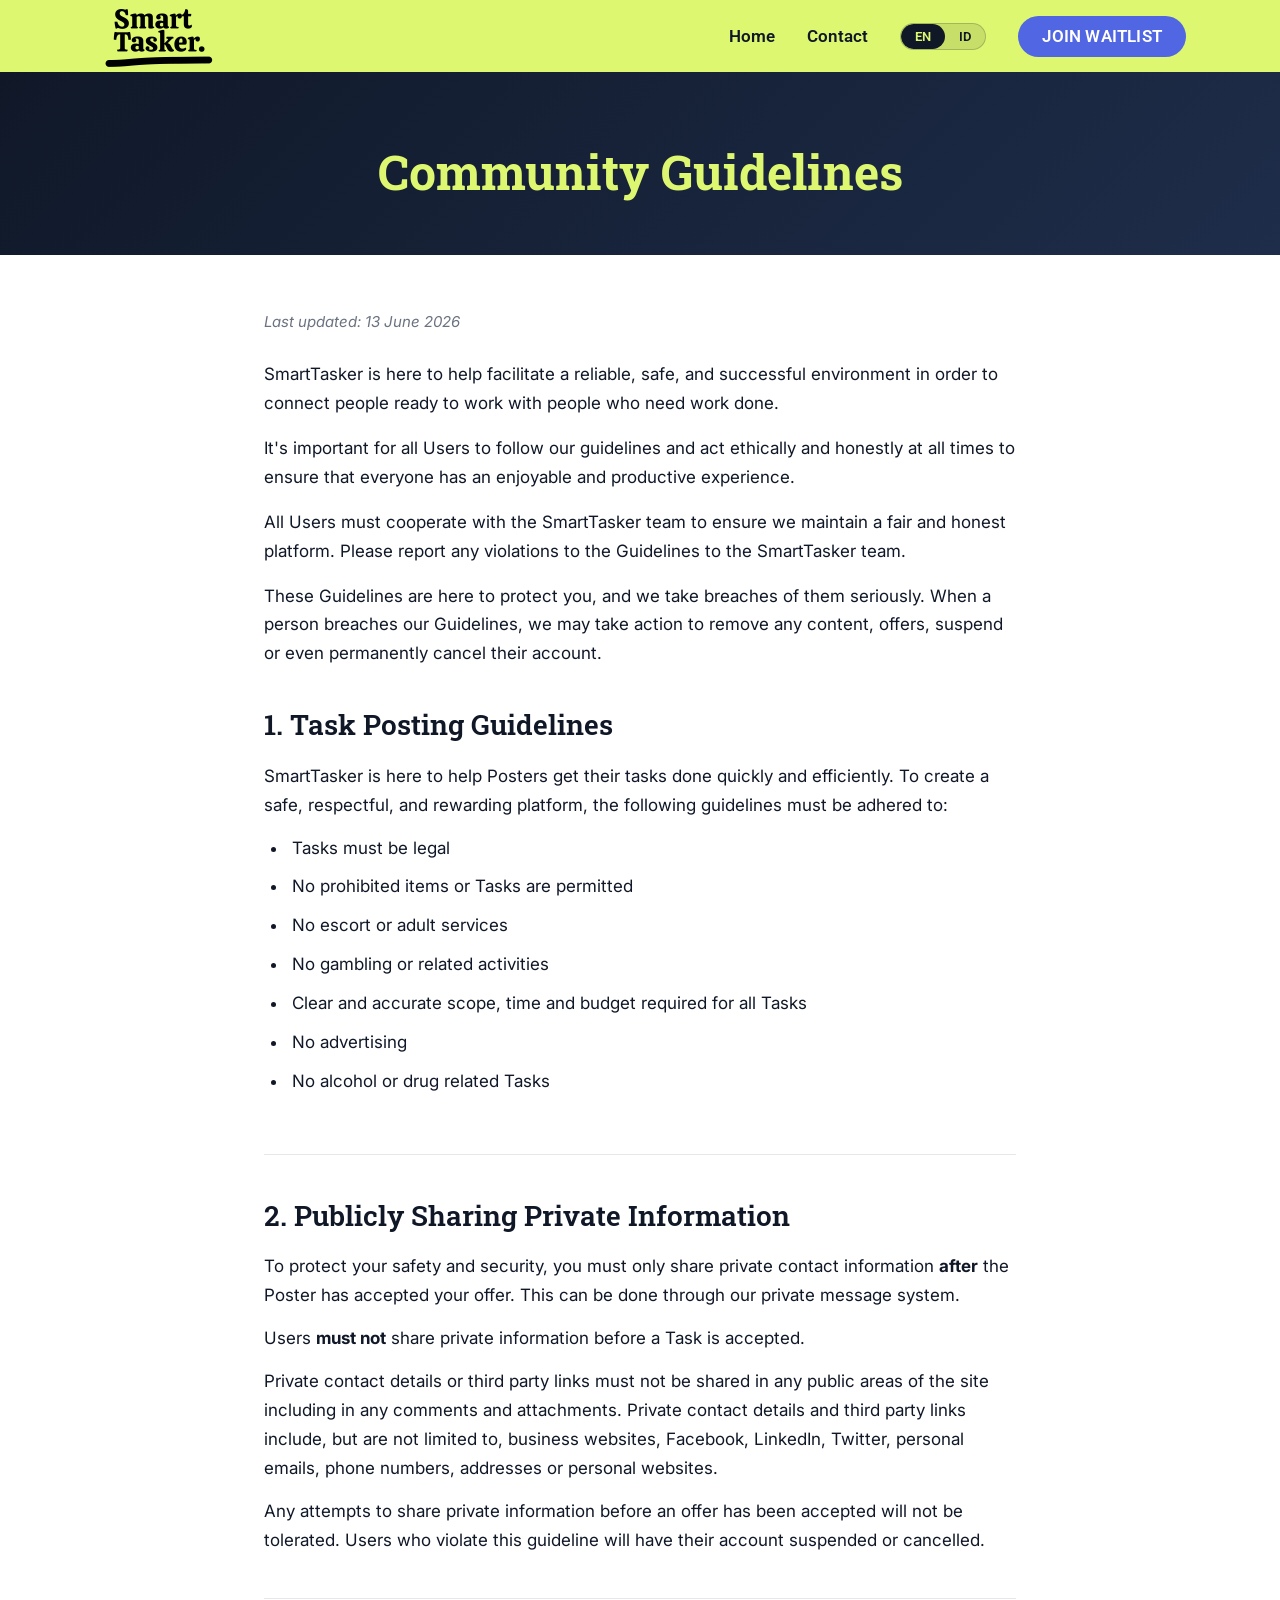
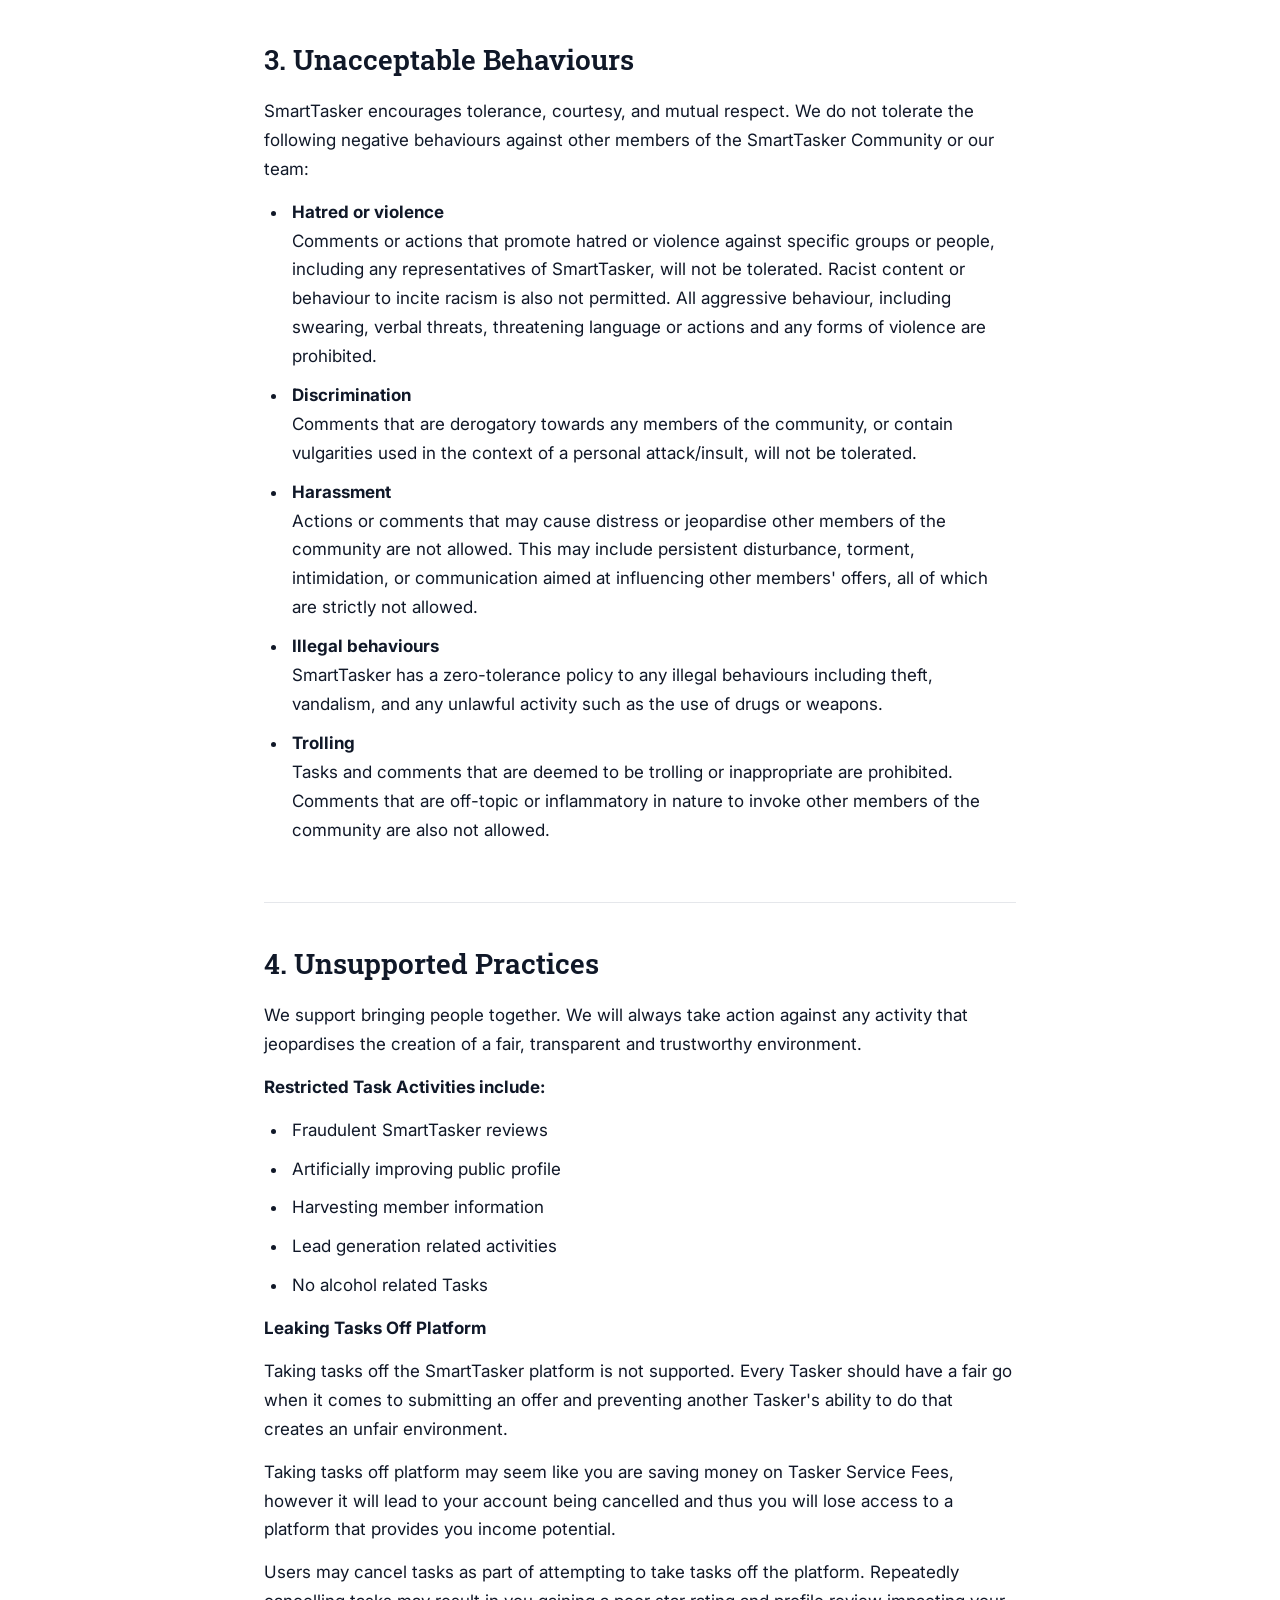
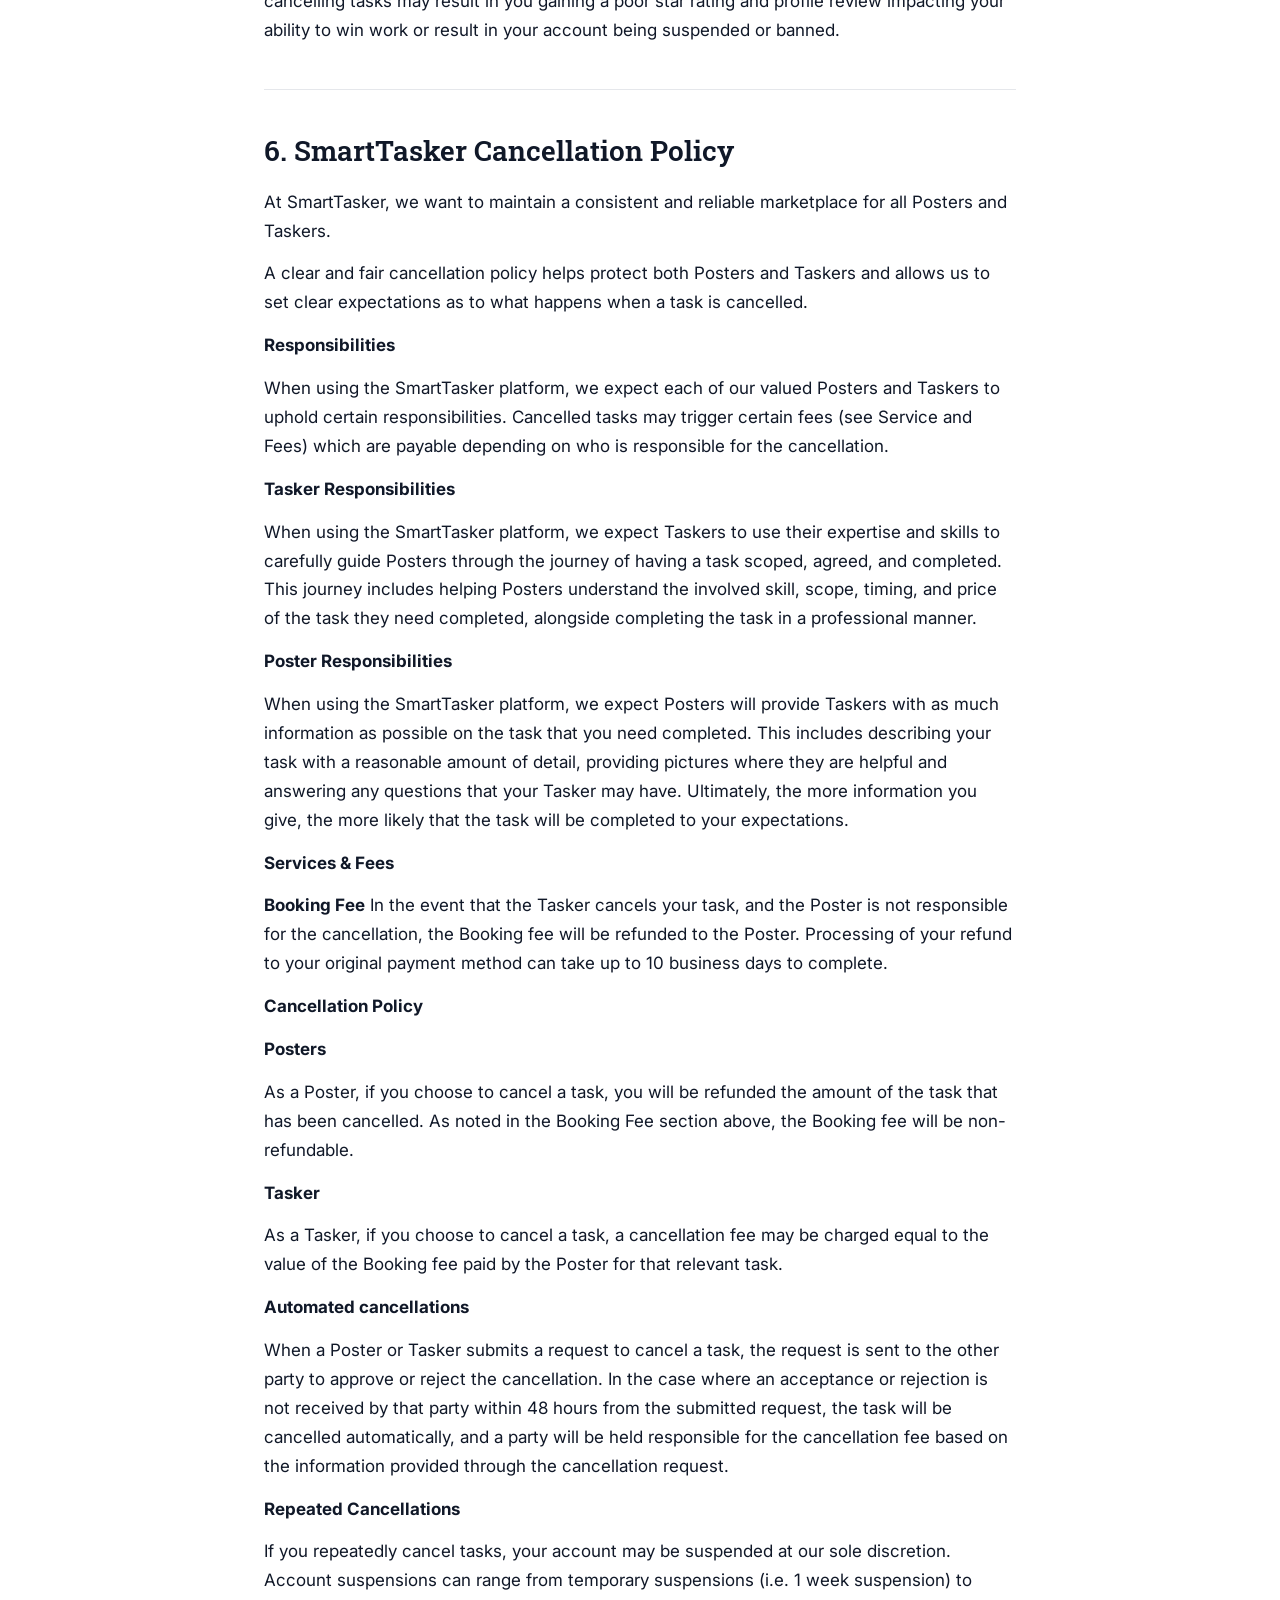
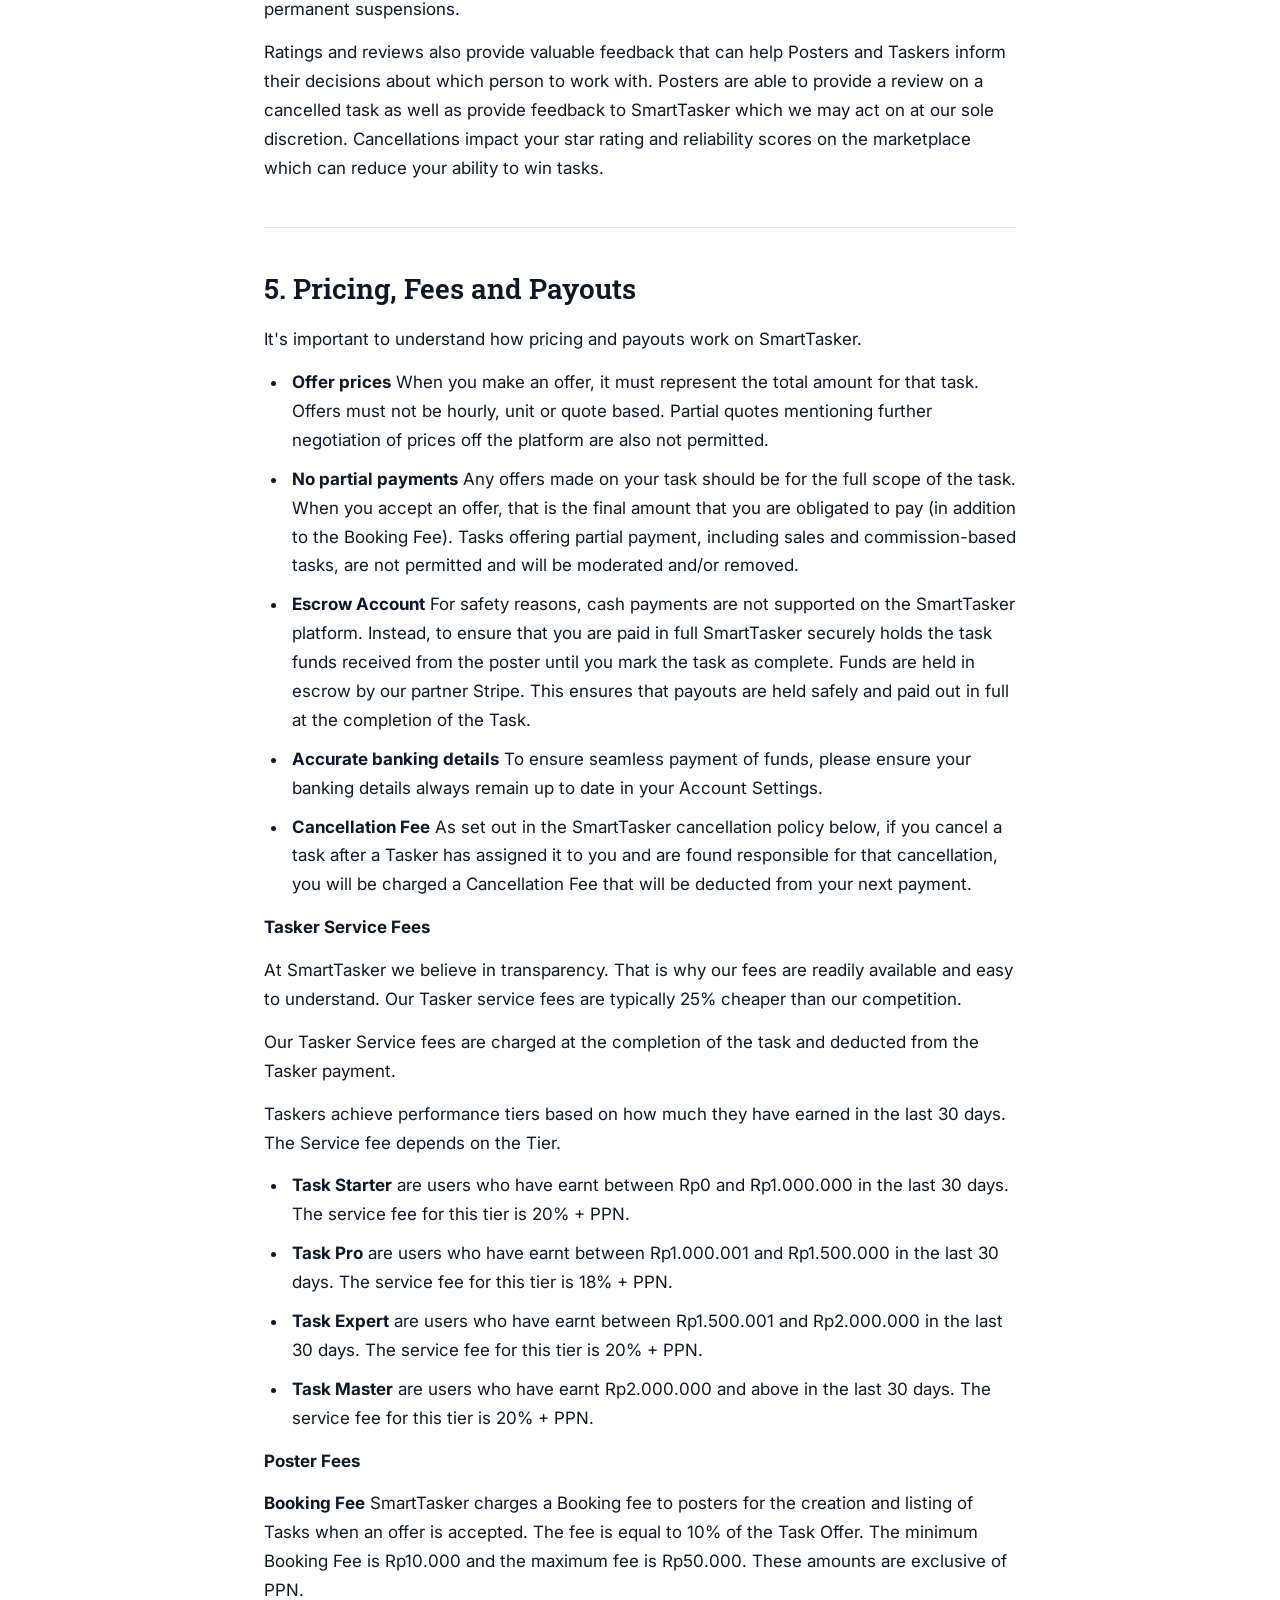
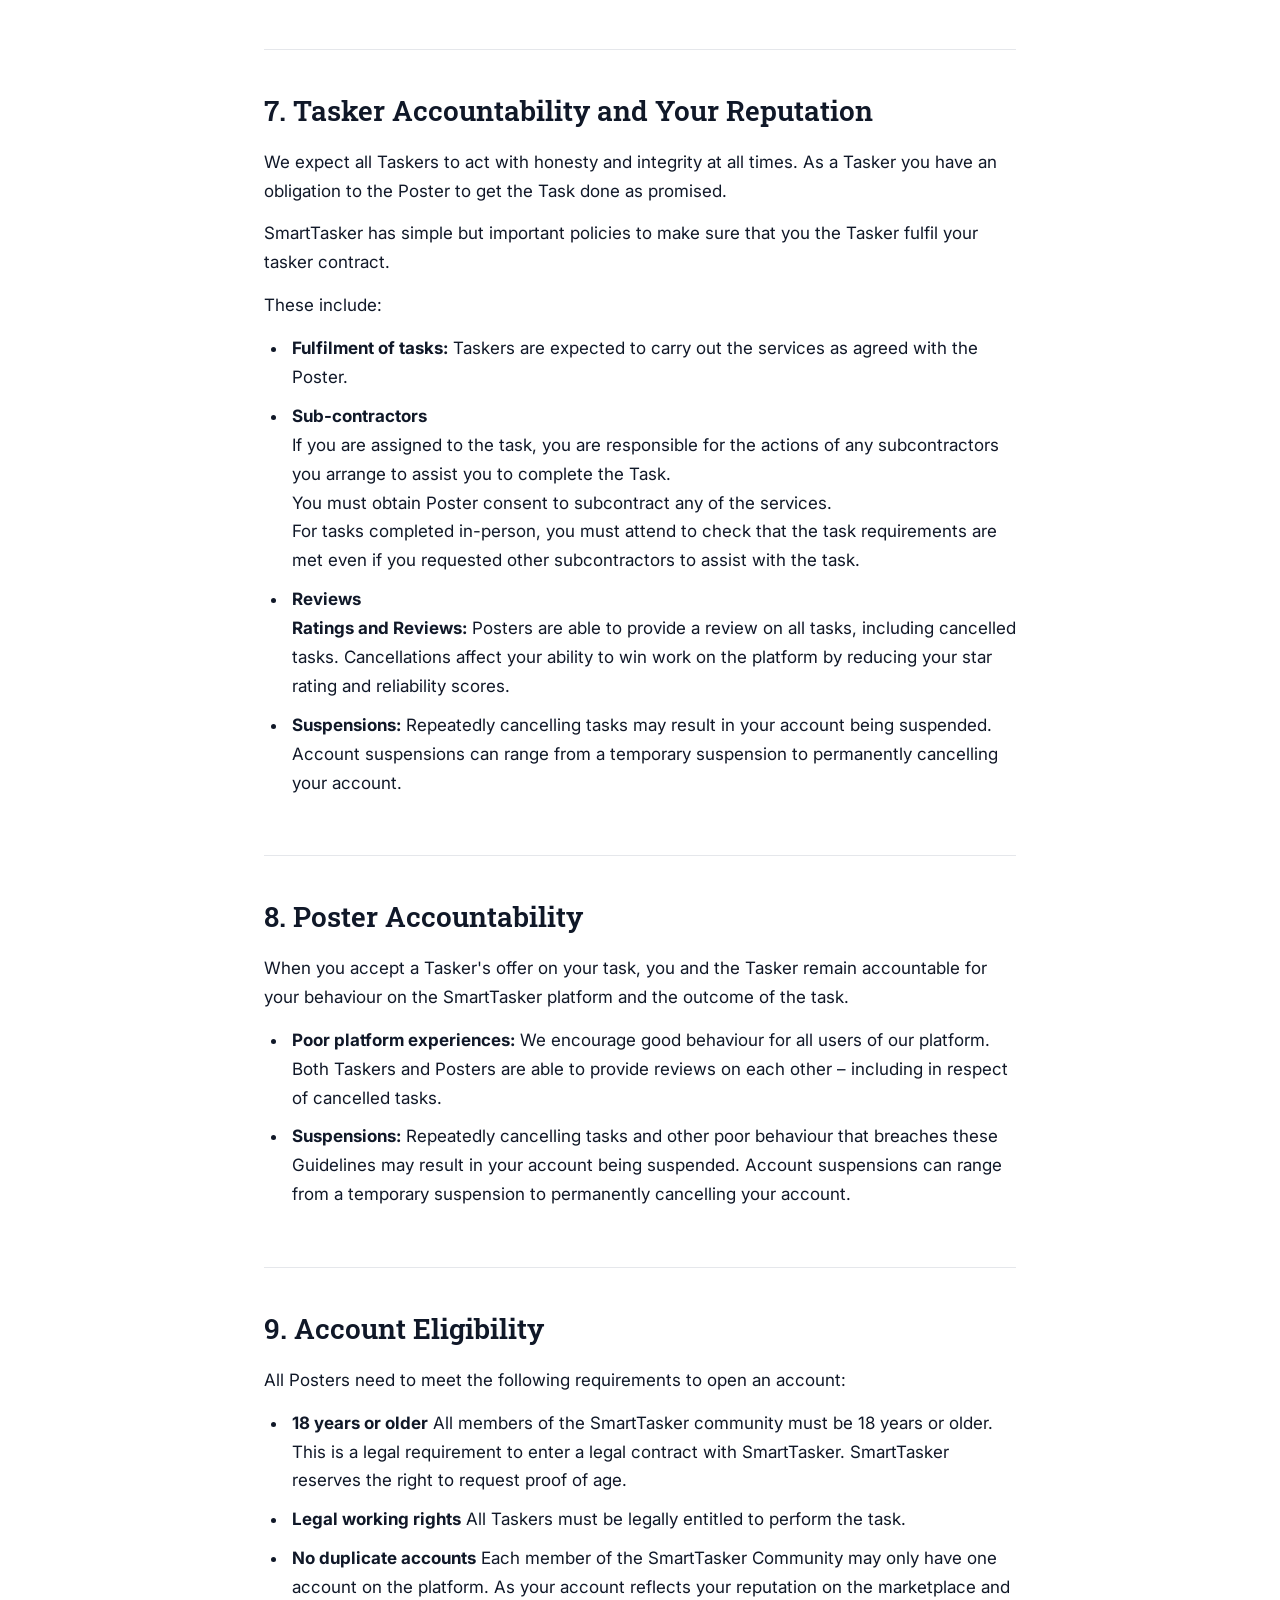
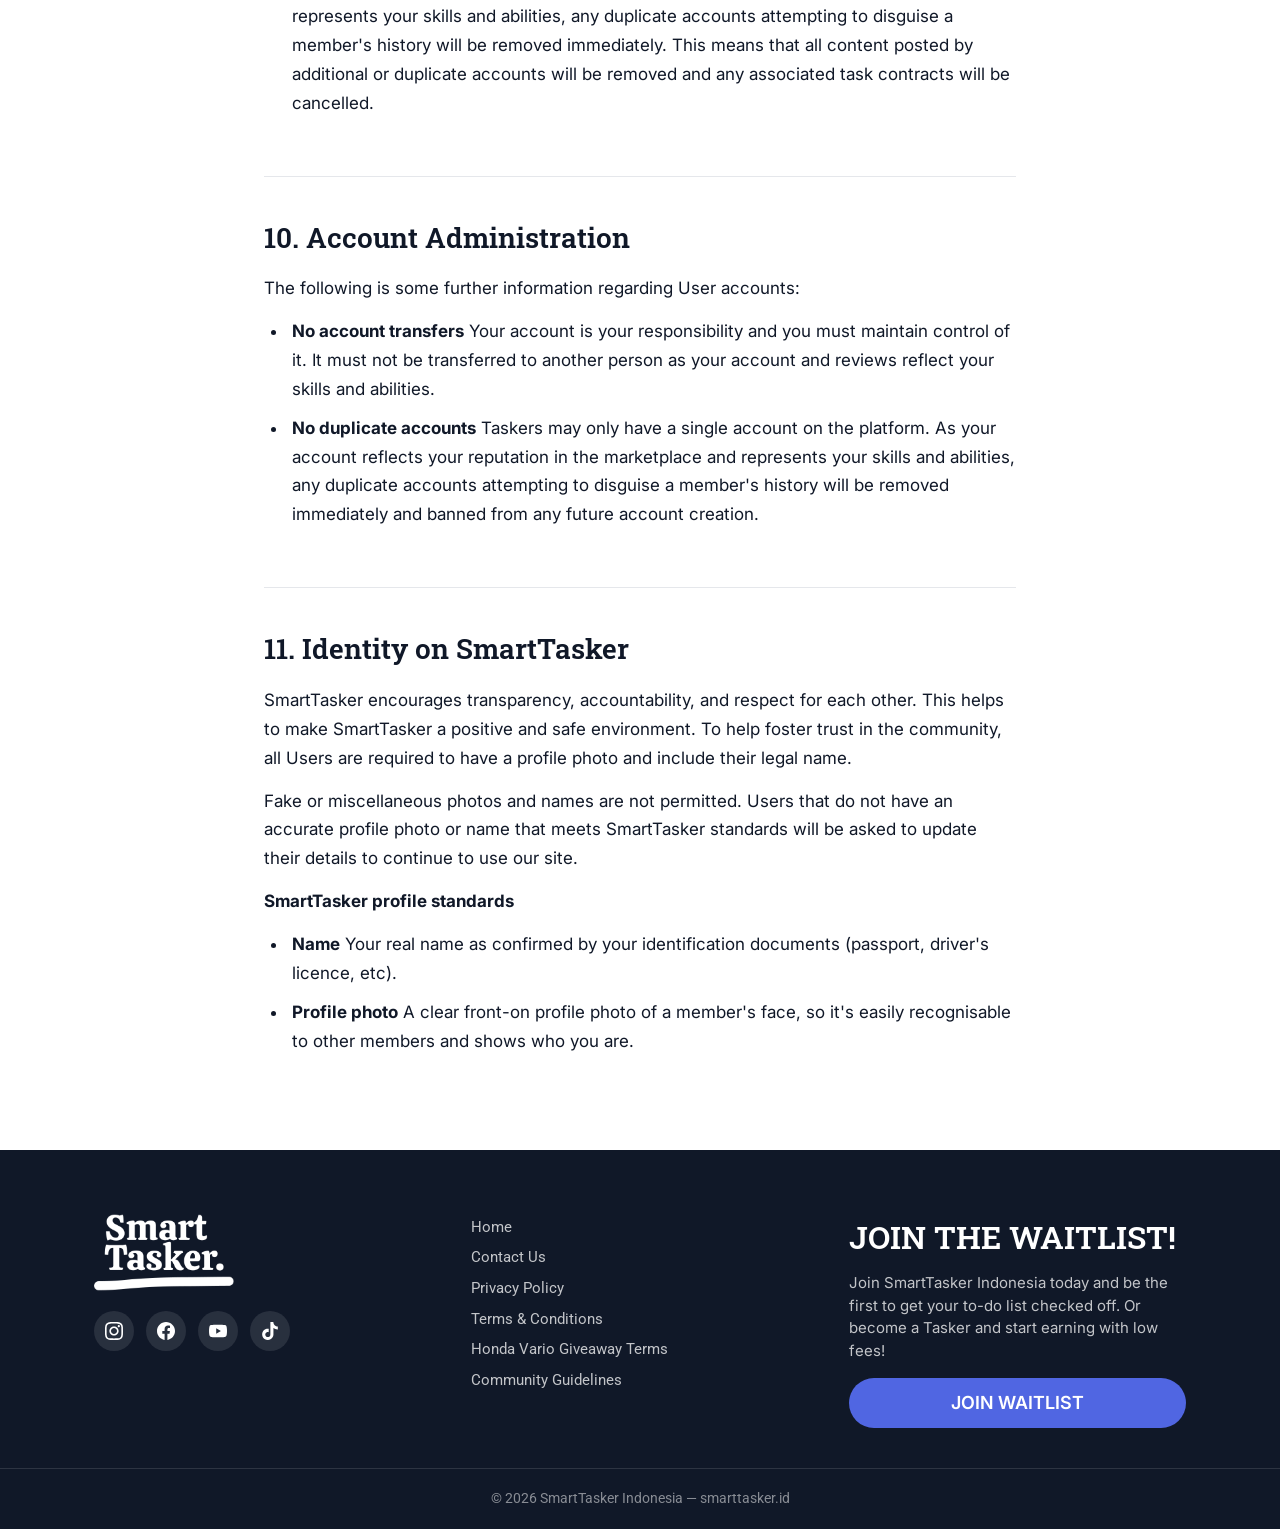
==== commit 053ff37c: "Content: finalise Indonesia legal docs (Terms/Privacy/Community, EN+ID) Replace the AU-ported drafts" ====
--- a/community-guidelines.html
+++ b/community-guidelines.html
@@ -46,7 +46,7 @@
       <!-- Desktop nav -->
       <nav class="desktop-nav" aria-label="Main navigation">
         <a href="index.html" data-i18n="nav.home">Home</a>
-        <a href="mailto:support@smarttasker.id" data-i18n="nav.contact">Contact</a>
+        <a href="contact.html" data-i18n="nav.contact">Contact</a>
 
         <!-- Language toggle -->
         <div class="lang-toggle" role="group" aria-label="Language selector">
@@ -69,7 +69,7 @@
     <!-- Mobile nav drawer -->
     <nav class="mobile-nav" id="mobile-nav" aria-label="Mobile navigation">
       <a href="index.html" data-i18n="nav.home">Home</a>
-      <a href="mailto:support@smarttasker.id" data-i18n="nav.contact">Contact</a>
+      <a href="contact.html" data-i18n="nav.contact">Contact</a>
       <div class="lang-toggle" role="group" aria-label="Language selector">
         <button class="lang-btn active" data-lang="en">EN</button>
         <button class="lang-btn" data-lang="id">ID</button>
@@ -94,10 +94,8 @@
        ══════════════════════════════════════════════════════════ -->
   <main class="legal-content" id="main-content">
 
-    <!-- Draft notice — subtle brand-consistent banner -->
-
     <!-- Last updated -->
-    <p class="legal-effective" data-i18n="community.updated">Last updated: 22 November 2024</p>
+    <p class="legal-effective" data-i18n="community.updated">Last updated: 13 June 2026</p>
 
     <!-- Intro -->
     <div class="legal-intro" data-i18n-html="community.intro">
@@ -190,42 +188,7 @@
     </section>
 
 
-    <!-- ── Section 5: Pricing, Fees and Payouts ──────────────── -->
-    <!-- LEGAL REVIEW REQUIRED: Australian-law reference — fee amounts stated in AUD (including GST), Stripe as escrow provider; Indonesian counsel to localise fee structures, applicable tax treatment (PPN/PPh), and confirm OJK/Bank Indonesia regulatory compliance -->
-    <section class="legal-section" aria-labelledby="s5-heading">
-      <h2 id="s5-heading" data-i18n="community.s5.heading">5. Pricing, Fees and Payouts</h2>
-      <div data-i18n-html="community.s5.body">
-        <p>It's important to understand how pricing and payouts work on SmartTasker.</p>
-        <ul>
-          <li><strong>Offer prices</strong> When you make an offer, it must represent the total amount for that task. Offers must not be hourly, unit or quote based. Partial quotes mentioning further negotiation of prices off the platform are also not permitted.</li>
-          <li><strong>No partial payments</strong> Any offers made on your task should be for the full scope of the task. When you accept an offer, that is the final amount that you are obligated to pay (in addition to the Booking Fee). Tasks offering partial payment, including sales and commission-based tasks, are not permitted and will be moderated and/or removed.</li>
-          <li><strong>Escrow Account</strong> For safety reasons, cash payments are not supported on the SmartTasker platform. Instead, to ensure that you are paid in full SmartTasker securely holds the task funds received from the poster until you mark the task as complete. Funds are held in escrow by our partner Stripe. This ensures that payouts are held safely and paid out in full at the completion of the Task.</li>
-          <li><strong>Accurate banking details</strong> To ensure seamless payment of funds, please ensure your banking details always remain up to date in your Account Settings.</li>
-          <li><strong>Cancellation Fee</strong> As set out in the SmartTasker cancellation policy below, if you cancel a task after a Tasker has assigned it to you and are found responsible for that cancellation, you will be charged a Cancellation Fee that will be deducted from your next payment.</li>
-        </ul>
-        <p><strong>Tasker Service Fees</strong></p>
-        <p>At SmartTasker we believe in transparency. That is why our fees are readily available and easy to understand. Our Tasker service fees are typically 25% cheaper than our competition.</p>
-        <p>Our Tasker Service fees are charged at the completion of the task and deducted from the Tasker payment.</p>
-        <p>Taskers achieve performance tiers based on how many dollars they have earned in the last 30 days. The Service fee depends on the Tier.</p>
-        <ul>
-          <li><strong>Task Starter</strong> are users who have earnt between $0 and $799 in the last 30 days. The service fee for this tier is 2.95% + $2.55 plus GST.</li>
-          <li><strong>Task Pro</strong> are users who have earnt between $800 and $2,499 in the last 30 days. The service fee for this tier is 2.95% + $2.55 plus GST.</li>
-          <li><strong>Task Expert</strong> are users who have earnt between $2,500 and $4,999 in the last 30 days. The service fee for this tier is 2.95% + $2.55 plus GST.</li>
-          <li><strong>Task Master</strong> are users who have earnt over $5,000 in the last 30 days. The service fee for this tier is 1.95% + $2.55 plus GST.</li>
-        </ul>
-        <p><strong>Poster Fees</strong></p>
-        <p><strong>Booking Fee</strong> SmartTasker charges a $0 Booking fee to posters for the creation and listing of Tasks.</p>
-        <p><strong>Milestone Transaction Fee</strong> SmartTasker charges a small transaction fee to process and manage milestone payments. This transaction fee is charged on the second Milestone payment and then on all subsequent Milestone payments for that task. The fee is calculated as:</p>
-        <ul>
-          <li>2% of the Milestone cost plus GST</li>
-          <li>Example: Poster accepts a Task offer of $5,000 and elects to pay via 2 Milestone payments. The first Milestone payment is Milestone cost $2,500 + Booking fee $25 + GST. For the second Milestone payment the cost is Milestone cost $2,500 + 2% transaction fee of $50 + GST.</li>
-        </ul>
-      </div>
-    </section>
-
-
     <!-- ── Section 6: SmartTasker Cancellation Policy ──────────── -->
-    <!-- LEGAL REVIEW REQUIRED: Australian-law reference — cancellation fee structure and use of Stripe as escrow provider; Indonesian counsel to confirm compliance with OJK/Bank Indonesia payment regulations and Indonesian consumer protection law -->
     <section class="legal-section" aria-labelledby="s6-heading">
       <h2 id="s6-heading" data-i18n="community.s6.heading">6. SmartTasker Cancellation Policy</h2>
       <div data-i18n-html="community.s6.body">
@@ -239,17 +202,44 @@
         <p>When using the SmartTasker platform, we expect Posters will provide Taskers with as much information as possible on the task that you need completed. This includes describing your task with a reasonable amount of detail, providing pictures where they are helpful and answering any questions that your Tasker may have. Ultimately, the more information you give, the more likely that the task will be completed to your expectations.</p>
         <p><strong>Services &amp; Fees</strong></p>
         <p><strong>Booking Fee</strong> In the event that the Tasker cancels your task, and the Poster is not responsible for the cancellation, the Booking fee will be refunded to the Poster. Processing of your refund to your original payment method can take up to 10 business days to complete.</p>
-        <p><strong>Milestone Transaction Fee</strong> In the event that the Tasker cancels your task and you have Milestone Payments set up, the Milestone Transaction fee will not be refunded to the Poster. This is a fee retained by our Payments Provider and unable to be refunded.</p>
         <p><strong>Cancellation Policy</strong></p>
         <p><strong>Posters</strong></p>
-        <p>As a Poster, if you choose to cancel a task, you will be refunded the amount of the task that has been cancelled. As noted in the Booking Fee section above, the Booking fee will be non-refundable. You will also be charged a 2% transaction fee.</p>
+        <p>As a Poster, if you choose to cancel a task, you will be refunded the amount of the task that has been cancelled. As noted in the Booking Fee section above, the Booking fee will be non-refundable.</p>
         <p><strong>Tasker</strong></p>
-        <p>As a Tasker, if you choose to cancel a task, a cancellation fee may be charged equal to the value of the Booking fee paid by the Poster for that relevant task. You will also be charged a 2% transaction fee. This cancellation fee may be automatically deducted from your next payment payout.</p>
+        <p>As a Tasker, if you choose to cancel a task, a cancellation fee may be charged equal to the value of the Booking fee paid by the Poster for that relevant task.</p>
         <p><strong>Automated cancellations</strong></p>
         <p>When a Poster or Tasker submits a request to cancel a task, the request is sent to the other party to approve or reject the cancellation. In the case where an acceptance or rejection is not received by that party within 48 hours from the submitted request, the task will be cancelled automatically, and a party will be held responsible for the cancellation fee based on the information provided through the cancellation request.</p>
         <p><strong>Repeated Cancellations</strong></p>
         <p>If you repeatedly cancel tasks, your account may be suspended at our sole discretion. Account suspensions can range from temporary suspensions (i.e. 1 week suspension) to permanent suspensions.</p>
         <p>Ratings and reviews also provide valuable feedback that can help Posters and Taskers inform their decisions about which person to work with. Posters are able to provide a review on a cancelled task as well as provide feedback to SmartTasker which we may act on at our sole discretion. Cancellations impact your star rating and reliability scores on the marketplace which can reduce your ability to win tasks.</p>
+      </div>
+    </section>
+
+
+    <!-- ── Section 5: Pricing, Fees and Payouts ──────────────── -->
+    <section class="legal-section" aria-labelledby="s5-heading">
+      <h2 id="s5-heading" data-i18n="community.s5.heading">5. Pricing, Fees and Payouts</h2>
+      <div data-i18n-html="community.s5.body">
+        <p>It's important to understand how pricing and payouts work on SmartTasker.</p>
+        <ul>
+          <li><strong>Offer prices</strong> When you make an offer, it must represent the total amount for that task. Offers must not be hourly, unit or quote based. Partial quotes mentioning further negotiation of prices off the platform are also not permitted.</li>
+          <li><strong>No partial payments</strong> Any offers made on your task should be for the full scope of the task. When you accept an offer, that is the final amount that you are obligated to pay (in addition to the Booking Fee). Tasks offering partial payment, including sales and commission-based tasks, are not permitted and will be moderated and/or removed.</li>
+          <li><strong>Escrow Account</strong> For safety reasons, cash payments are not supported on the SmartTasker platform. Instead, to ensure that you are paid in full SmartTasker securely holds the task funds received from the poster until you mark the task as complete. Funds are held in escrow by our partner Stripe. This ensures that payouts are held safely and paid out in full at the completion of the Task.</li>
+          <li><strong>Accurate banking details</strong> To ensure seamless payment of funds, please ensure your banking details always remain up to date in your Account Settings.</li>
+          <li><strong>Cancellation Fee</strong> As set out in the SmartTasker cancellation policy below, if you cancel a task after a Tasker has assigned it to you and are found responsible for that cancellation, you will be charged a Cancellation Fee that will be deducted from your next payment.</li>
+        </ul>
+        <p><strong>Tasker Service Fees</strong></p>
+        <p>At SmartTasker we believe in transparency. That is why our fees are readily available and easy to understand. Our Tasker service fees are typically 25% cheaper than our competition.</p>
+        <p>Our Tasker Service fees are charged at the completion of the task and deducted from the Tasker payment.</p>
+        <p>Taskers achieve performance tiers based on how much they have earned in the last 30 days. The Service fee depends on the Tier.</p>
+        <ul>
+          <li><strong>Task Starter</strong> are users who have earnt between Rp0 and Rp1.000.000 in the last 30 days. The service fee for this tier is 20% + PPN.</li>
+          <li><strong>Task Pro</strong> are users who have earnt between Rp1.000.001 and Rp1.500.000 in the last 30 days. The service fee for this tier is 18% + PPN.</li>
+          <li><strong>Task Expert</strong> are users who have earnt between Rp1.500.001 and Rp2.000.000 in the last 30 days. The service fee for this tier is 20% + PPN.</li>
+          <li><strong>Task Master</strong> are users who have earnt Rp2.000.000 and above in the last 30 days. The service fee for this tier is 20% + PPN.</li>
+        </ul>
+        <p><strong>Poster Fees</strong></p>
+        <p><strong>Booking Fee</strong> SmartTasker charges a Booking fee to posters for the creation and listing of Tasks when an offer is accepted. The fee is equal to 10% of the Task Offer. The minimum Booking Fee is Rp10.000 and the maximum fee is Rp50.000. These amounts are exclusive of PPN.</p>
       </div>
     </section>
 
@@ -297,7 +287,6 @@
 
 
     <!-- ── Section 9: Account Eligibility ───────────────────── -->
-    <!-- LEGAL REVIEW REQUIRED: Australian-law reference — "legal requirement to enter a legal contract" refers to Australian contract law minimum age; Indonesian counsel to localise per KUHPerdata (Indonesian Civil Code) and applicable Indonesian regulations on minimum contracting age -->
     <section class="legal-section" aria-labelledby="s9-heading">
       <h2 id="s9-heading" data-i18n="community.s9.heading">9. Account Eligibility</h2>
       <div data-i18n-html="community.s9.body">
@@ -357,28 +346,28 @@
         <nav class="social-icons" aria-label="SmartTasker social media">
 
           <!-- Instagram -->
-          <a href="https://www.instagram.com/getsmarttasker" class="social-icon" target="_blank" rel="noopener noreferrer" aria-label="SmartTasker on Instagram">
+          <a href="https://www.instagram.com/smarttaskerindonesia" class="social-icon" target="_blank" rel="noopener noreferrer" aria-label="SmartTasker on Instagram">
             <svg viewBox="0 0 24 24" xmlns="http://www.w3.org/2000/svg" aria-hidden="true" focusable="false">
               <path d="M12 2.163c3.204 0 3.584.012 4.85.07 3.252.148 4.771 1.691 4.919 4.919.058 1.265.069 1.645.069 4.849 0 3.205-.012 3.584-.069 4.849-.149 3.225-1.664 4.771-4.919 4.919-1.266.058-1.644.07-4.85.07-3.204 0-3.584-.012-4.849-.07-3.26-.149-4.771-1.699-4.919-4.92-.058-1.265-.07-1.644-.07-4.849 0-3.204.013-3.583.07-4.849.149-3.227 1.664-4.771 4.919-4.919 1.266-.057 1.645-.069 4.849-.069zm0-2.163c-3.259 0-3.667.014-4.947.072-4.358.2-6.78 2.618-6.98 6.98-.059 1.281-.073 1.689-.073 4.948 0 3.259.014 3.668.072 4.948.2 4.358 2.618 6.78 6.98 6.98 1.281.058 1.689.072 4.948.072 3.259 0 3.668-.014 4.948-.072 4.354-.2 6.782-2.618 6.979-6.98.059-1.28.073-1.689.073-4.948 0-3.259-.014-3.667-.072-4.947-.196-4.354-2.617-6.78-6.979-6.98-1.281-.059-1.69-.073-4.949-.073zm0 5.838c-3.403 0-6.162 2.759-6.162 6.162s2.759 6.163 6.162 6.163 6.162-2.759 6.162-6.163c0-3.403-2.759-6.162-6.162-6.162zm0 10.162c-2.209 0-4-1.79-4-4 0-2.209 1.791-4 4-4s4 1.791 4 4c0 2.21-1.791 4-4 4zm6.406-11.845c-.796 0-1.441.645-1.441 1.44s.645 1.44 1.441 1.44c.795 0 1.439-.645 1.439-1.44s-.644-1.44-1.439-1.44z"/>
             </svg>
           </a>
 
           <!-- Facebook -->
-          <a href="https://www.facebook.com/getsmarttasker" class="social-icon" target="_blank" rel="noopener noreferrer" aria-label="SmartTasker on Facebook">
+          <a href="https://www.facebook.com/share/18EG9h3VkW/" class="social-icon" target="_blank" rel="noopener noreferrer" aria-label="SmartTasker on Facebook">
             <svg viewBox="0 0 24 24" xmlns="http://www.w3.org/2000/svg" aria-hidden="true" focusable="false">
               <path d="M24 12.073c0-6.627-5.373-12-12-12s-12 5.373-12 12c0 5.99 4.388 10.954 10.125 11.854v-8.385H7.078v-3.47h3.047V9.43c0-3.007 1.792-4.669 4.533-4.669 1.312 0 2.686.235 2.686.235v2.953H15.83c-1.491 0-1.956.925-1.956 1.874v2.25h3.328l-.532 3.47h-2.796v8.385C19.612 23.027 24 18.062 24 12.073z"/>
             </svg>
           </a>
 
           <!-- YouTube -->
-          <a href="https://www.youtube.com/@GetSmartTasker" class="social-icon" target="_blank" rel="noopener noreferrer" aria-label="SmartTasker on YouTube">
+          <a href="https://www.youtube.com/channel/UCYdR3G7Tgax2Kw0kMeDpnRA" class="social-icon" target="_blank" rel="noopener noreferrer" aria-label="SmartTasker on YouTube">
             <svg viewBox="0 0 24 24" xmlns="http://www.w3.org/2000/svg" aria-hidden="true" focusable="false">
               <path d="M23.495 6.205a3.007 3.007 0 0 0-2.088-2.088c-1.87-.501-9.396-.501-9.396-.501s-7.507-.01-9.396.501A3.007 3.007 0 0 0 .527 6.205a31.247 31.247 0 0 0-.522 5.805 31.247 31.247 0 0 0 .522 5.783 3.007 3.007 0 0 0 2.088 2.088c1.868.502 9.396.502 9.396.502s7.506 0 9.396-.502a3.007 3.007 0 0 0 2.088-2.088 31.247 31.247 0 0 0 .5-5.783 31.247 31.247 0 0 0-.5-5.805zM9.609 15.601V8.408l6.264 3.602z"/>
             </svg>
           </a>
 
           <!-- TikTok -->
-          <a href="https://www.tiktok.com/@getsmarttasker" class="social-icon" target="_blank" rel="noopener noreferrer" aria-label="SmartTasker on TikTok">
+          <a href="https://www.tiktok.com/@smarttasker.indone" class="social-icon" target="_blank" rel="noopener noreferrer" aria-label="SmartTasker on TikTok">
             <svg viewBox="0 0 24 24" xmlns="http://www.w3.org/2000/svg" aria-hidden="true" focusable="false">
               <path d="M12.525.02c1.31-.02 2.61-.01 3.91-.02.08 1.53.63 3.09 1.75 4.17 1.12 1.11 2.7 1.62 4.24 1.79v4.03c-1.44-.05-2.89-.35-4.2-.97-.57-.26-1.1-.59-1.62-.93-.01 2.92.01 5.84-.02 8.75-.08 1.4-.54 2.79-1.35 3.94-1.31 1.92-3.58 3.17-5.91 3.21-1.43.08-2.86-.31-4.08-1.03-2.02-1.19-3.44-3.37-3.65-5.71-.02-.5-.03-1-.01-1.49.18-1.9 1.12-3.72 2.58-4.96 1.66-1.44 3.98-2.13 6.15-1.72.02 1.48-.04 2.96-.04 4.44-.99-.32-2.15-.23-3.02.37-.63.41-1.11 1.04-1.36 1.75-.21.51-.15 1.07-.14 1.61.24 1.64 1.82 3.02 3.5 2.87 1.12-.01 2.19-.66 2.77-1.61.19-.33.4-.67.41-1.06.1-1.79.06-3.57.07-5.36.01-4.03-.01-8.05.02-12.07z"/>
             </svg>
